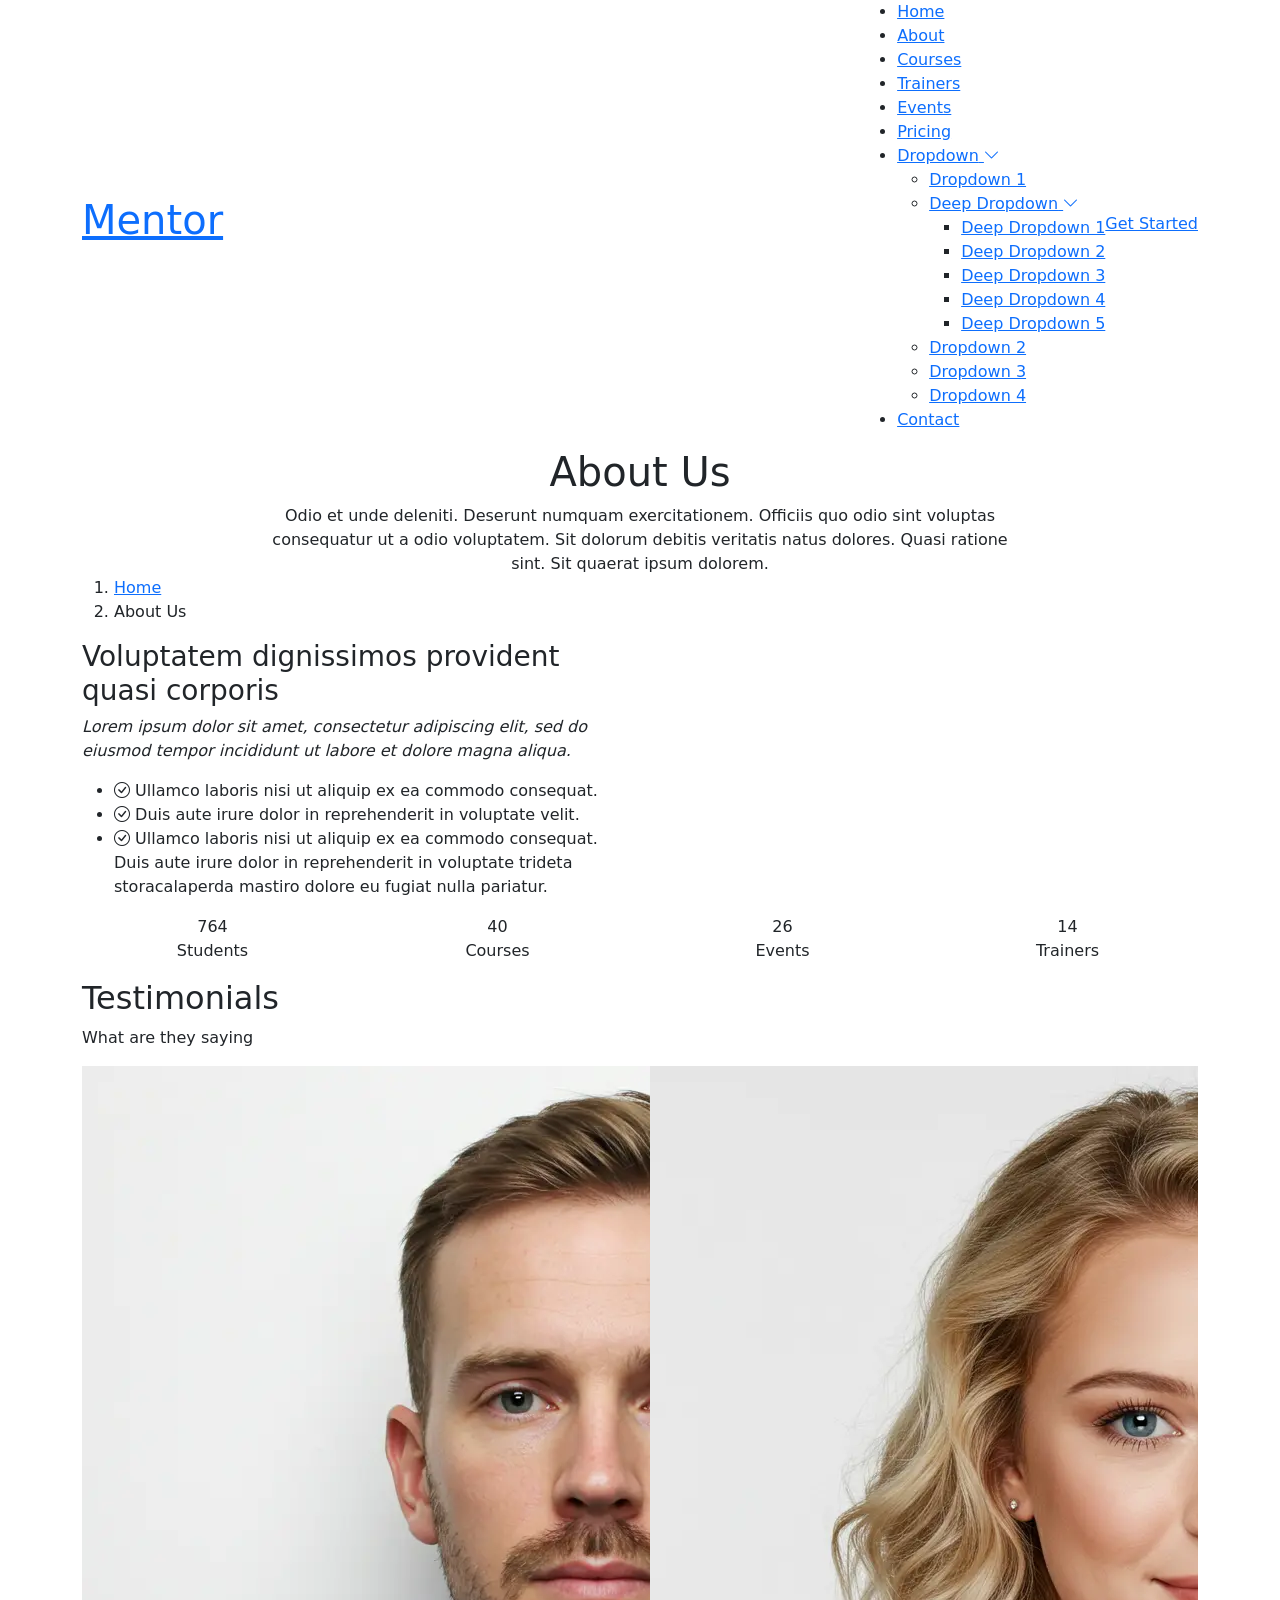
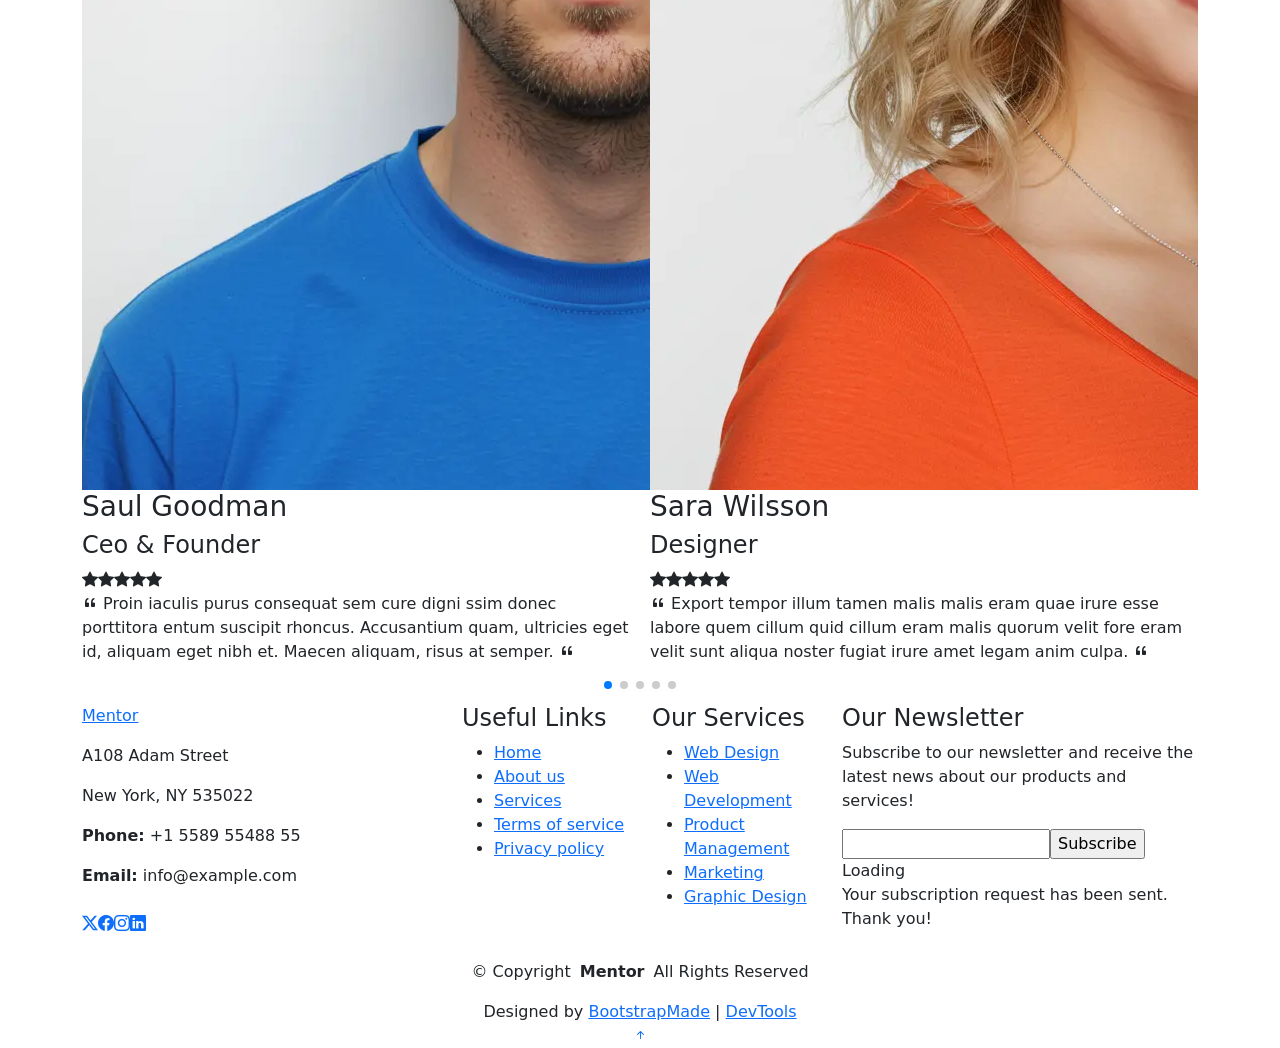
==== about.html @ e1b034ba "Initial portfolio project setup" ====
<!DOCTYPE html>
<html lang="en">

<head>
  <meta charset="utf-8">
  <meta content="width=device-width, initial-scale=1.0" name="viewport">
  <title>About - Mentor Bootstrap Template</title>
  <meta name="description" content="">
  <meta name="keywords" content="">

  <!-- Favicons -->
  <link href="assets/img/favicon.png" rel="icon">
  <link href="assets/img/apple-touch-icon.png" rel="apple-touch-icon">

  <!-- Fonts -->
  <link href="https://fonts.googleapis.com" rel="preconnect">
  <link href="https://fonts.gstatic.com" rel="preconnect" crossorigin>
  <link href="https://fonts.googleapis.com/css2?family=Open+Sans:ital,wght@0,300;0,400;0,500;0,600;0,700;0,800;1,300;1,400;1,500;1,600;1,700;1,800&family=Poppins:ital,wght@0,100;0,200;0,300;0,400;0,500;0,600;0,700;0,800;0,900;1,100;1,200;1,300;1,400;1,500;1,600;1,700;1,800;1,900&family=Raleway:ital,wght@0,100;0,200;0,300;0,400;0,500;0,600;0,700;0,800;0,900;1,100;1,200;1,300;1,400;1,500;1,600;1,700;1,800;1,900&display=swap" rel="stylesheet">

  <!-- Vendor CSS Files -->
  <link href="assets/vendor/bootstrap/css/bootstrap.min.css" rel="stylesheet">
  <link href="assets/vendor/bootstrap-icons/bootstrap-icons.css" rel="stylesheet">
  <link href="assets/vendor/aos/aos.css" rel="stylesheet">
  <link href="assets/vendor/glightbox/css/glightbox.min.css" rel="stylesheet">
  <link href="assets/vendor/swiper/swiper-bundle.min.css" rel="stylesheet">

  <!-- Main CSS File -->
  <link href="assets/css/main.css" rel="stylesheet">

  <!-- =======================================================
  * Template Name: Mentor
  * Template URL: https://bootstrapmade.com/mentor-free-education-bootstrap-theme/
  * Updated: Jul 07 2025 with Bootstrap v5.3.7
  * Author: BootstrapMade.com
  * License: https://bootstrapmade.com/license/
  ======================================================== -->
</head>

<body class="about-page">

  <header id="header" class="header d-flex align-items-center sticky-top">
    <div class="container-fluid container-xl position-relative d-flex align-items-center">

      <a href="index.html" class="logo d-flex align-items-center me-auto">
        <!-- Uncomment the line below if you also wish to use an image logo -->
        <!-- <img src="assets/img/logo.webp" alt=""> -->
        <h1 class="sitename">Mentor</h1>
      </a>

      <nav id="navmenu" class="navmenu">
        <ul>
          <li><a href="index.html">Home<br></a></li>
          <li><a href="about.html" class="active">About</a></li>
          <li><a href="courses.html">Courses</a></li>
          <li><a href="trainers.html">Trainers</a></li>
          <li><a href="events.html">Events</a></li>
          <li><a href="pricing.html">Pricing</a></li>
          <li class="dropdown"><a href="#"><span>Dropdown</span> <i class="bi bi-chevron-down toggle-dropdown"></i></a>
            <ul>
              <li><a href="#">Dropdown 1</a></li>
              <li class="dropdown"><a href="#"><span>Deep Dropdown</span> <i class="bi bi-chevron-down toggle-dropdown"></i></a>
                <ul>
                  <li><a href="#">Deep Dropdown 1</a></li>
                  <li><a href="#">Deep Dropdown 2</a></li>
                  <li><a href="#">Deep Dropdown 3</a></li>
                  <li><a href="#">Deep Dropdown 4</a></li>
                  <li><a href="#">Deep Dropdown 5</a></li>
                </ul>
              </li>
              <li><a href="#">Dropdown 2</a></li>
              <li><a href="#">Dropdown 3</a></li>
              <li><a href="#">Dropdown 4</a></li>
            </ul>
          </li>
          <li><a href="contact.html">Contact</a></li>
        </ul>
        <i class="mobile-nav-toggle d-xl-none bi bi-list"></i>
      </nav>

      <a class="btn-getstarted" href="courses.html">Get Started</a>

    </div>
  </header>

  <main class="main">

    <!-- Page Title -->
    <div class="page-title" data-aos="fade">
      <div class="heading">
        <div class="container">
          <div class="row d-flex justify-content-center text-center">
            <div class="col-lg-8">
              <h1>About Us<br></h1>
              <p class="mb-0">Odio et unde deleniti. Deserunt numquam exercitationem. Officiis quo odio sint voluptas consequatur ut a odio voluptatem. Sit dolorum debitis veritatis natus dolores. Quasi ratione sint. Sit quaerat ipsum dolorem.</p>
            </div>
          </div>
        </div>
      </div>
      <nav class="breadcrumbs">
        <div class="container">
          <ol>
            <li><a href="index.html">Home</a></li>
            <li class="current">About Us<br></li>
          </ol>
        </div>
      </nav>
    </div><!-- End Page Title -->

    <!-- About Us Section -->
    <section id="about-us" class="section about-us">

      <div class="container">

        <div class="row gy-4">

          <div class="col-lg-6 order-1 order-lg-2" data-aos="fade-up" data-aos-delay="100">
            <img src="assets/img/about/about-1.webp" class="img-fluid" alt="">
          </div>

          <div class="col-lg-6 order-2 order-lg-1 content" data-aos="fade-up" data-aos-delay="200">
            <h3>Voluptatem dignissimos provident quasi corporis</h3>
            <p class="fst-italic">
              Lorem ipsum dolor sit amet, consectetur adipiscing elit, sed do eiusmod tempor incididunt ut labore et dolore
              magna aliqua.
            </p>
            <ul>
              <li><i class="bi bi-check-circle"></i> <span>Ullamco laboris nisi ut aliquip ex ea commodo consequat.</span></li>
              <li><i class="bi bi-check-circle"></i> <span>Duis aute irure dolor in reprehenderit in voluptate velit.</span></li>
              <li><i class="bi bi-check-circle"></i> <span>Ullamco laboris nisi ut aliquip ex ea commodo consequat. Duis aute irure dolor in reprehenderit in voluptate trideta storacalaperda mastiro dolore eu fugiat nulla pariatur.</span></li>
            </ul>
          </div>

        </div>

      </div>

    </section><!-- /About Us Section -->

    <!-- Counts Section -->
    <section id="counts" class="section counts light-background">

      <div class="container" data-aos="fade-up" data-aos-delay="100">

        <div class="row gy-4">

          <div class="col-lg-3 col-md-6">
            <div class="stats-item text-center w-100 h-100">
              <span data-purecounter-start="0" data-purecounter-end="1232" data-purecounter-duration="1" class="purecounter"></span>
              <p>Students</p>
            </div>
          </div><!-- End Stats Item -->

          <div class="col-lg-3 col-md-6">
            <div class="stats-item text-center w-100 h-100">
              <span data-purecounter-start="0" data-purecounter-end="64" data-purecounter-duration="1" class="purecounter"></span>
              <p>Courses</p>
            </div>
          </div><!-- End Stats Item -->

          <div class="col-lg-3 col-md-6">
            <div class="stats-item text-center w-100 h-100">
              <span data-purecounter-start="0" data-purecounter-end="42" data-purecounter-duration="1" class="purecounter"></span>
              <p>Events</p>
            </div>
          </div><!-- End Stats Item -->

          <div class="col-lg-3 col-md-6">
            <div class="stats-item text-center w-100 h-100">
              <span data-purecounter-start="0" data-purecounter-end="24" data-purecounter-duration="1" class="purecounter"></span>
              <p>Trainers</p>
            </div>
          </div><!-- End Stats Item -->

        </div>

      </div>

    </section><!-- /Counts Section -->

    <!-- Testimonials Section -->
    <section id="testimonials" class="testimonials section">

      <!-- Section Title -->
      <div class="container section-title" data-aos="fade-up">
        <h2>Testimonials</h2>
        <p>What are they saying</p>
      </div><!-- End Section Title -->

      <div class="container" data-aos="fade-up" data-aos-delay="100">

        <div class="swiper init-swiper">
          <script type="application/json" class="swiper-config">
            {
              "loop": true,
              "speed": 600,
              "autoplay": {
                "delay": 5000
              },
              "slidesPerView": "auto",
              "pagination": {
                "el": ".swiper-pagination",
                "type": "bullets",
                "clickable": true
              },
              "breakpoints": {
                "320": {
                  "slidesPerView": 1,
                  "spaceBetween": 40
                },
                "1200": {
                  "slidesPerView": 2,
                  "spaceBetween": 20
                }
              }
            }
          </script>
          <div class="swiper-wrapper">

            <div class="swiper-slide">
              <div class="testimonial-wrap">
                <div class="testimonial-item">
                  <img src="assets/img/person/person-m-9.webp" class="testimonial-img" alt="">
                  <h3>Saul Goodman</h3>
                  <h4>Ceo &amp; Founder</h4>
                  <div class="stars">
                    <i class="bi bi-star-fill"></i><i class="bi bi-star-fill"></i><i class="bi bi-star-fill"></i><i class="bi bi-star-fill"></i><i class="bi bi-star-fill"></i>
                  </div>
                  <p>
                    <i class="bi bi-quote quote-icon-left"></i>
                    <span>Proin iaculis purus consequat sem cure digni ssim donec porttitora entum suscipit rhoncus. Accusantium quam, ultricies eget id, aliquam eget nibh et. Maecen aliquam, risus at semper.</span>
                    <i class="bi bi-quote quote-icon-right"></i>
                  </p>
                </div>
              </div>
            </div><!-- End testimonial item -->

            <div class="swiper-slide">
              <div class="testimonial-wrap">
                <div class="testimonial-item">
                  <img src="assets/img/person/person-f-5.webp" class="testimonial-img" alt="">
                  <h3>Sara Wilsson</h3>
                  <h4>Designer</h4>
                  <div class="stars">
                    <i class="bi bi-star-fill"></i><i class="bi bi-star-fill"></i><i class="bi bi-star-fill"></i><i class="bi bi-star-fill"></i><i class="bi bi-star-fill"></i>
                  </div>
                  <p>
                    <i class="bi bi-quote quote-icon-left"></i>
                    <span>Export tempor illum tamen malis malis eram quae irure esse labore quem cillum quid cillum eram malis quorum velit fore eram velit sunt aliqua noster fugiat irure amet legam anim culpa.</span>
                    <i class="bi bi-quote quote-icon-right"></i>
                  </p>
                </div>
              </div>
            </div><!-- End testimonial item -->

            <div class="swiper-slide">
              <div class="testimonial-wrap">
                <div class="testimonial-item">
                  <img src="assets/img/person/person-f-12.webp" class="testimonial-img" alt="">
                  <h3>Jena Karlis</h3>
                  <h4>Store Owner</h4>
                  <div class="stars">
                    <i class="bi bi-star-fill"></i><i class="bi bi-star-fill"></i><i class="bi bi-star-fill"></i><i class="bi bi-star-fill"></i><i class="bi bi-star-fill"></i>
                  </div>
                  <p>
                    <i class="bi bi-quote quote-icon-left"></i>
                    <span>Enim nisi quem export duis labore cillum quae magna enim sint quorum nulla quem veniam duis minim tempor labore quem eram duis noster aute amet eram fore quis sint minim.</span>
                    <i class="bi bi-quote quote-icon-right"></i>
                  </p>
                </div>
              </div>
            </div><!-- End testimonial item -->

            <div class="swiper-slide">
              <div class="testimonial-wrap">
                <div class="testimonial-item">
                  <img src="assets/img/person/person-m-12.webp" class="testimonial-img" alt="">
                  <h3>Matt Brandon</h3>
                  <h4>Freelancer</h4>
                  <div class="stars">
                    <i class="bi bi-star-fill"></i><i class="bi bi-star-fill"></i><i class="bi bi-star-fill"></i><i class="bi bi-star-fill"></i><i class="bi bi-star-fill"></i>
                  </div>
                  <p>
                    <i class="bi bi-quote quote-icon-left"></i>
                    <span>Fugiat enim eram quae cillum dolore dolor amet nulla culpa multos export minim fugiat minim velit minim dolor enim duis veniam ipsum anim magna sunt elit fore quem dolore labore illum veniam.</span>
                    <i class="bi bi-quote quote-icon-right"></i>
                  </p>
                </div>
              </div>
            </div><!-- End testimonial item -->

            <div class="swiper-slide">
              <div class="testimonial-wrap">
                <div class="testimonial-item">
                  <img src="assets/img/person/person-m-13.webp" class="testimonial-img" alt="">
                  <h3>John Larson</h3>
                  <h4>Entrepreneur</h4>
                  <div class="stars">
                    <i class="bi bi-star-fill"></i><i class="bi bi-star-fill"></i><i class="bi bi-star-fill"></i><i class="bi bi-star-fill"></i><i class="bi bi-star-fill"></i>
                  </div>
                  <p>
                    <i class="bi bi-quote quote-icon-left"></i>
                    <span>Quis quorum aliqua sint quem legam fore sunt eram irure aliqua veniam tempor noster veniam enim culpa labore duis sunt culpa nulla illum cillum fugiat legam esse veniam culpa fore nisi cillum quid.</span>
                    <i class="bi bi-quote quote-icon-right"></i>
                  </p>
                </div>
              </div>
            </div><!-- End testimonial item -->

          </div>
          <div class="swiper-pagination"></div>
        </div>

      </div>

    </section><!-- /Testimonials Section -->

  </main>

  <footer id="footer" class="footer position-relative light-background">

    <div class="container footer-top">
      <div class="row gy-4">
        <div class="col-lg-4 col-md-6 footer-about">
          <a href="index.html" class="logo d-flex align-items-center">
            <span class="sitename">Mentor</span>
          </a>
          <div class="footer-contact pt-3">
            <p>A108 Adam Street</p>
            <p>New York, NY 535022</p>
            <p class="mt-3"><strong>Phone:</strong> <span>+1 5589 55488 55</span></p>
            <p><strong>Email:</strong> <span>info@example.com</span></p>
          </div>
          <div class="social-links d-flex mt-4">
            <a href=""><i class="bi bi-twitter-x"></i></a>
            <a href=""><i class="bi bi-facebook"></i></a>
            <a href=""><i class="bi bi-instagram"></i></a>
            <a href=""><i class="bi bi-linkedin"></i></a>
          </div>
        </div>

        <div class="col-lg-2 col-md-3 footer-links">
          <h4>Useful Links</h4>
          <ul>
            <li><a href="#">Home</a></li>
            <li><a href="#">About us</a></li>
            <li><a href="#">Services</a></li>
            <li><a href="#">Terms of service</a></li>
            <li><a href="#">Privacy policy</a></li>
          </ul>
        </div>

        <div class="col-lg-2 col-md-3 footer-links">
          <h4>Our Services</h4>
          <ul>
            <li><a href="#">Web Design</a></li>
            <li><a href="#">Web Development</a></li>
            <li><a href="#">Product Management</a></li>
            <li><a href="#">Marketing</a></li>
            <li><a href="#">Graphic Design</a></li>
          </ul>
        </div>

        <div class="col-lg-4 col-md-12 footer-newsletter">
          <h4>Our Newsletter</h4>
          <p>Subscribe to our newsletter and receive the latest news about our products and services!</p>
          <form action="#" method="post" class="email-form">
            <div class="newsletter-form"><input type="email" name="email"><input type="submit" value="Subscribe"></div>
            <div class="loading">Loading</div>
            <div class="error-message"></div>
            <div class="sent-message">Your subscription request has been sent. Thank you!</div>
          </form>
        </div>

      </div>
    </div>

    <div class="container copyright text-center mt-4">
      <p>© <span>Copyright</span> <strong class="px-1 sitename">Mentor</strong> <span>All Rights Reserved</span></p>
      <div class="credits">
        <!-- All the links in the footer should remain intact. -->
        <!-- You can delete the links only if you've purchased the pro version. -->
        <!-- Licensing information: https://bootstrapmade.com/license/ -->
        Designed by <a href="https://bootstrapmade.com/">BootstrapMade</a> | <a href="https://bootstrapmade.com/tools/">DevTools</a>
      </div>
    </div>

  </footer>

  <!-- Scroll Top -->
  <a href="#" id="scroll-top" class="scroll-top d-flex align-items-center justify-content-center"><i class="bi bi-arrow-up-short"></i></a>

  <!-- Preloader -->
  <div id="preloader"></div>

  <!-- Vendor JS Files -->
  <script src="assets/vendor/bootstrap/js/bootstrap.bundle.min.js"></script>
  <script src="assets/vendor/aos/aos.js"></script>
  <script src="assets/vendor/glightbox/js/glightbox.min.js"></script>
  <script src="assets/vendor/purecounter/purecounter_vanilla.js"></script>
  <script src="assets/vendor/swiper/swiper-bundle.min.js"></script>

  <!-- Main JS File -->
  <script src="assets/js/main.js"></script>

</body>

</html>
---- assets/css/main.css ----
/**
* Template Name: Mentor
* Template URL: https://bootstrapmade.com/mentor-free-education-bootstrap-theme/
* Updated: Jul 07 2025 with Bootstrap v5.3.7
* Author: BootstrapMade.com
* License: https://bootstrapmade.com/license/
*/

/*--------------------------------------------------------------
# Font & Color Variables
# Help: https://bootstrapmade.com/color-system/
--------------------------------------------------------------*/
/* Fonts */
:root {
  --default-font: "Open Sans",  system-ui, -apple-system, "Segoe UI", Roboto, "Helvetica Neue", Arial, "Noto Sans", "Liberation Sans", sans-serif, "Apple Color Emoji", "Segoe UI Emoji", "Segoe UI Symbol", "Noto Color Emoji";
  --heading-font: "Raleway",  sans-serif;
  --nav-font: "Poppins",  sans-serif;
}

/* Global Colors - The following color variables are used throughout the website. Updating them here will change the color scheme of the entire website */
:root { 
  --background-color: #ffffff; /* Background color for the entire website, including individual sections */
  --default-color: #444444; /* Default color used for the majority of the text content across the entire website */
  --heading-color: #37423b; /* Color for headings, subheadings and title throughout the website */
  --accent-color: #5fcf80; /* Accent color that represents your brand on the website. It's used for buttons, links, and other elements that need to stand out */
  --surface-color: #ffffff; /* The surface color is used as a background of boxed elements within sections, such as cards, icon boxes, or other elements that require a visual separation from the global background. */
  --contrast-color: #ffffff; /* Contrast color for text, ensuring readability against backgrounds of accent, heading, or default colors. */
}

/* Nav Menu Colors - The following color variables are used specifically for the navigation menu. They are separate from the global colors to allow for more customization options */
:root {
  --nav-color: #272828;  /* The default color of the main navmenu links */
  --nav-hover-color: #5fcf80; /* Applied to main navmenu links when they are hovered over or active */
  --nav-mobile-background-color: #ffffff; /* Used as the background color for mobile navigation menu */
  --nav-dropdown-background-color: #ffffff; /* Used as the background color for dropdown items that appear when hovering over primary navigation items */
  --nav-dropdown-color: #272828; /* Used for navigation links of the dropdown items in the navigation menu. */
  --nav-dropdown-hover-color: #5fcf80; /* Similar to --nav-hover-color, this color is applied to dropdown navigation links when they are hovered over. */
}

/* Color Presets - These classes override global colors when applied to any section or element, providing reuse of the sam color scheme. */

.light-background {
  --background-color: #f9f9f9;
  --surface-color: #ffffff;
}

.dark-background {
  --background-color: #060606;
  --default-color: #ffffff;
  --heading-color: #ffffff;
  --surface-color: #252525;
  --contrast-color: #ffffff;
}

/* Smooth scroll */
:root {
  scroll-behavior: smooth;
}

/*--------------------------------------------------------------
# General Styling & Shared Classes
--------------------------------------------------------------*/
body {
  color: var(--default-color);
  background-color: var(--background-color);
  font-family: var(--default-font);
}

a {
  color: var(--accent-color);
  text-decoration: none;
  transition: 0.3s;
}

a:hover {
  color: color-mix(in srgb, var(--accent-color), transparent 25%);
  text-decoration: none;
}

h1,
h2,
h3,
h4,
h5,
h6 {
  color: var(--heading-color);
  font-family: var(--heading-font);
}

/* Email Form Messages
------------------------------*/
.email-form .error-message {
  display: none;
  background: #df1529;
  color: #ffffff;
  text-align: left;
  padding: 15px;
  margin-bottom: 24px;
  font-weight: 600;
}

.email-form .sent-message {
  display: none;
  color: #ffffff;
  background: #059652;
  text-align: center;
  padding: 15px;
  margin-bottom: 24px;
  font-weight: 600;
}

.email-form .loading {
  display: none;
  background: var(--surface-color);
  text-align: center;
  padding: 15px;
  margin-bottom: 24px;
}

.email-form .loading:before {
  content: "";
  display: inline-block;
  border-radius: 50%;
  width: 24px;
  height: 24px;
  margin: 0 10px -6px 0;
  border: 3px solid var(--accent-color);
  border-top-color: var(--surface-color);
  animation: email-form-loading 1s linear infinite;
}

@keyframes email-form-loading {
  0% {
    transform: rotate(0deg);
  }

  100% {
    transform: rotate(360deg);
  }
}

/* Pulsating Play Button
------------------------------*/
.pulsating-play-btn {
  width: 94px;
  height: 94px;
  background: radial-gradient(var(--accent-color) 50%, color-mix(in srgb, var(--accent-color), transparent 75%) 52%);
  border-radius: 50%;
  display: block;
  position: relative;
  overflow: hidden;
}

.pulsating-play-btn:before {
  content: "";
  position: absolute;
  width: 120px;
  height: 120px;
  animation-delay: 0s;
  animation: pulsate-play-btn 2s;
  animation-direction: forwards;
  animation-iteration-count: infinite;
  animation-timing-function: steps;
  opacity: 1;
  border-radius: 50%;
  border: 5px solid color-mix(in srgb, var(--accent-color), transparent 30%);
  top: -15%;
  left: -15%;
  background: rgba(198, 16, 0, 0);
}

.pulsating-play-btn:after {
  content: "";
  position: absolute;
  left: 50%;
  top: 50%;
  transform: translateX(-40%) translateY(-50%);
  width: 0;
  height: 0;
  border-top: 10px solid transparent;
  border-bottom: 10px solid transparent;
  border-left: 15px solid #fff;
  z-index: 100;
  transition: all 400ms cubic-bezier(0.55, 0.055, 0.675, 0.19);
}

.pulsating-play-btn:hover:before {
  content: "";
  position: absolute;
  left: 50%;
  top: 50%;
  transform: translateX(-40%) translateY(-50%);
  width: 0;
  height: 0;
  border: none;
  border-top: 10px solid transparent;
  border-bottom: 10px solid transparent;
  border-left: 15px solid #fff;
  z-index: 200;
  animation: none;
  border-radius: 0;
}

.pulsating-play-btn:hover:after {
  border-left: 15px solid var(--accent-color);
  transform: scale(20);
}

@keyframes pulsate-play-btn {
  0% {
    transform: scale(0.6, 0.6);
    opacity: 1;
  }

  100% {
    transform: scale(1, 1);
    opacity: 0;
  }
}

/*--------------------------------------------------------------
# Global Header
--------------------------------------------------------------*/
.header {
  color: var(--default-color);
  background-color: var(--background-color);
  padding: 15px 0;
  transition: all 0.5s;
  z-index: 997;
}

.header .logo {
  line-height: 1;
}

.header .logo img {
  max-height: 36px;
  margin-right: 8px;
}

.header .logo h1 {
  font-weight: 700;
  font-size: 30px;
  margin: 0;
  letter-spacing: 1px;
  text-transform: uppercase;
  color: var(--accent-color);
}

.header .btn-getstarted,
.header .btn-getstarted:focus {
  color: var(--contrast-color);
  background: var(--accent-color);
  font-size: 14px;
  padding: 8px 25px;
  margin: 0 0 0 30px;
  border-radius: 50px;
  transition: 0.3s;
}

.header .btn-getstarted:hover,
.header .btn-getstarted:focus:hover {
  color: var(--contrast-color);
  background: color-mix(in srgb, var(--accent-color), transparent 15%);
}

@media (max-width: 1200px) {
  .header .logo {
    order: 1;
  }

  .header .btn-getstarted {
    order: 2;
    margin: 0 15px 0 0;
    padding: 6px 15px;
  }

  .header .navmenu {
    order: 3;
  }
}

.scrolled .header {
  box-shadow: 0px 0 18px rgba(0, 0, 0, 0.1);
}

/*--------------------------------------------------------------
# Navigation Menu
--------------------------------------------------------------*/
/* Navmenu - Desktop */
@media (min-width: 1200px) {
  .navmenu {
    padding: 0;
  }

  .navmenu ul {
    margin: 0;
    padding: 0;
    display: flex;
    list-style: none;
    align-items: center;
  }

  .navmenu li {
    position: relative;
  }

  .navmenu a,
  .navmenu a:focus {
    color: var(--nav-color);
    padding: 18px 15px;
    font-size: 16px;
    font-family: var(--nav-font);
    font-weight: 400;
    display: flex;
    align-items: center;
    justify-content: space-between;
    white-space: nowrap;
    transition: 0.3s;
  }

  .navmenu a i,
  .navmenu a:focus i {
    font-size: 12px;
    line-height: 0;
    margin-left: 5px;
    transition: 0.3s;
  }

  .navmenu li:last-child a {
    padding-right: 0;
  }

  .navmenu li:hover>a,
  .navmenu .active,
  .navmenu .active:focus {
    color: var(--nav-hover-color);
  }

  .navmenu .dropdown ul {
    margin: 0;
    padding: 10px 0;
    background: var(--nav-dropdown-background-color);
    display: block;
    position: absolute;
    visibility: hidden;
    left: 14px;
    top: 130%;
    opacity: 0;
    transition: 0.3s;
    border-radius: 4px;
    z-index: 99;
    box-shadow: 0px 0px 30px rgba(0, 0, 0, 0.1);
  }

  .navmenu .dropdown ul li {
    min-width: 200px;
  }

  .navmenu .dropdown ul a {
    padding: 10px 20px;
    font-size: 15px;
    text-transform: none;
    color: var(--nav-dropdown-color);
  }

  .navmenu .dropdown ul a i {
    font-size: 12px;
  }

  .navmenu .dropdown ul a:hover,
  .navmenu .dropdown ul .active:hover,
  .navmenu .dropdown ul li:hover>a {
    color: var(--nav-dropdown-hover-color);
  }

  .navmenu .dropdown:hover>ul {
    opacity: 1;
    top: 100%;
    visibility: visible;
  }

  .navmenu .dropdown .dropdown ul {
    top: 0;
    left: -90%;
    visibility: hidden;
  }

  .navmenu .dropdown .dropdown:hover>ul {
    opacity: 1;
    top: 0;
    left: -100%;
    visibility: visible;
  }
}

/* Navmenu - Mobile */
@media (max-width: 1199px) {
  .mobile-nav-toggle {
    color: var(--nav-color);
    font-size: 28px;
    line-height: 0;
    margin-right: 10px;
    cursor: pointer;
    transition: color 0.3s;
  }

  .navmenu {
    padding: 0;
    z-index: 9997;
  }

  .navmenu ul {
    display: none;
    list-style: none;
    position: absolute;
    inset: 60px 20px 20px 20px;
    padding: 10px 0;
    margin: 0;
    border-radius: 6px;
    background-color: var(--nav-mobile-background-color);
    border: 1px solid color-mix(in srgb, var(--default-color), transparent 90%);
    box-shadow: none;
    overflow-y: auto;
    transition: 0.3s;
    z-index: 9998;
  }

  .navmenu a,
  .navmenu a:focus {
    color: var(--nav-dropdown-color);
    padding: 10px 20px;
    font-family: var(--nav-font);
    font-size: 17px;
    font-weight: 500;
    display: flex;
    align-items: center;
    justify-content: space-between;
    white-space: nowrap;
    transition: 0.3s;
  }

  .navmenu a i,
  .navmenu a:focus i {
    font-size: 12px;
    line-height: 0;
    margin-left: 5px;
    width: 30px;
    height: 30px;
    display: flex;
    align-items: center;
    justify-content: center;
    border-radius: 50%;
    transition: 0.3s;
    background-color: color-mix(in srgb, var(--accent-color), transparent 90%);
  }

  .navmenu a i:hover,
  .navmenu a:focus i:hover {
    background-color: var(--accent-color);
    color: var(--contrast-color);
  }

  .navmenu a:hover,
  .navmenu .active,
  .navmenu .active:focus {
    color: var(--nav-dropdown-hover-color);
  }

  .navmenu .active i,
  .navmenu .active:focus i {
    background-color: var(--accent-color);
    color: var(--contrast-color);
    transform: rotate(180deg);
  }

  .navmenu .dropdown ul {
    position: static;
    display: none;
    z-index: 99;
    padding: 10px 0;
    margin: 10px 20px;
    background-color: var(--nav-dropdown-background-color);
    transition: all 0.5s ease-in-out;
  }

  .navmenu .dropdown ul ul {
    background-color: rgba(33, 37, 41, 0.1);
  }

  .navmenu .dropdown>.dropdown-active {
    display: block;
    background-color: rgba(33, 37, 41, 0.03);
  }

  .mobile-nav-active {
    overflow: hidden;
  }

  .mobile-nav-active .mobile-nav-toggle {
    color: #fff;
    position: absolute;
    font-size: 32px;
    top: 15px;
    right: 15px;
    margin-right: 0;
    z-index: 9999;
  }

  .mobile-nav-active .navmenu {
    position: fixed;
    overflow: hidden;
    inset: 0;
    background: rgba(33, 37, 41, 0.8);
    transition: 0.3s;
  }

  .mobile-nav-active .navmenu>ul {
    display: block;
  }
}

/*--------------------------------------------------------------
# Global Footer
--------------------------------------------------------------*/
.footer {
  color: var(--default-color);
  background-color: var(--background-color);
  font-size: 14px;
  padding-bottom: 50px;
  position: relative;
}

.footer .footer-top {
  padding-top: 50px;
}

.footer .footer-about .logo {
  margin-bottom: 0;
}

.footer .footer-about .logo img {
  max-height: 40px;
  margin-right: 6px;
}

.footer .footer-about .logo span {
  font-size: 26px;
  font-weight: 700;
  letter-spacing: 1px;
  font-family: var(--heading-font);
  color: var(--heading-color);
}

.footer .footer-about p {
  font-size: 14px;
  font-family: var(--heading-font);
}

.footer .social-links a {
  display: flex;
  align-items: center;
  justify-content: center;
  width: 40px;
  height: 40px;
  border-radius: 50%;
  border: 1px solid color-mix(in srgb, var(--default-color), transparent 50%);
  font-size: 16px;
  color: color-mix(in srgb, var(--default-color), transparent 30%);
  margin-right: 10px;
  transition: 0.3s;
}

.footer .social-links a:hover {
  color: var(--accent-color);
  border-color: var(--accent-color);
}

.footer h4 {
  font-size: 16px;
  font-weight: bold;
  position: relative;
  padding-bottom: 12px;
}

.footer .footer-links {
  margin-bottom: 30px;
}

.footer .footer-links ul {
  list-style: none;
  padding: 0;
  margin: 0;
}

.footer .footer-links ul i {
  padding-right: 2px;
  font-size: 12px;
  line-height: 0;
}

.footer .footer-links ul li {
  padding: 10px 0;
  display: flex;
  align-items: center;
}

.footer .footer-links ul li:first-child {
  padding-top: 0;
}

.footer .footer-links ul a {
  color: color-mix(in srgb, var(--default-color), transparent 30%);
  display: inline-block;
  line-height: 1;
}

.footer .footer-links ul a:hover {
  color: var(--accent-color);
}

.footer .footer-contact p {
  margin-bottom: 5px;
}

.footer .footer-newsletter .newsletter-form {
  margin-top: 30px;
  margin-bottom: 15px;
  padding: 6px 8px;
  position: relative;
  border-radius: 50px;
  border: 1px solid color-mix(in srgb, var(--default-color), transparent 80%);
  display: flex;
  background-color: var(--surface-color);
  transition: 0.3s;
}

.footer .footer-newsletter .newsletter-form:focus-within {
  border-color: var(--accent-color);
}

.footer .footer-newsletter .newsletter-form input[type=email] {
  border: 0;
  padding: 4px 8px;
  width: 100%;
  background-color: var(--surface-color);
  color: var(--default-color);
}

.footer .footer-newsletter .newsletter-form input[type=email]:focus-visible {
  outline: none;
}

.footer .footer-newsletter .newsletter-form input[type=submit] {
  border: 0;
  font-size: 16px;
  padding: 0 20px 2px 20px;
  margin: -7px -8px -7px 0;
  background: var(--accent-color);
  color: var(--contrast-color);
  transition: 0.3s;
  border-radius: 50px;
}

.footer .footer-newsletter .newsletter-form input[type=submit]:hover {
  background: color-mix(in srgb, var(--accent-color), transparent 20%);
}

.footer .copyright {
  padding-top: 25px;
  padding-bottom: 25px;
  background-color: color-mix(in srgb, var(--default-color), transparent 95%);
}

.footer .copyright p {
  margin-bottom: 0;
}

.footer .credits {
  margin-top: 6px;
  font-size: 13px;
}

/*--------------------------------------------------------------
# Preloader
--------------------------------------------------------------*/
#preloader {
  position: fixed;
  inset: 0;
  z-index: 999999;
  overflow: hidden;
  background: var(--background-color);
  transition: all 0.6s ease-out;
}

#preloader:before {
  content: "";
  position: fixed;
  top: calc(50% - 30px);
  left: calc(50% - 30px);
  border: 6px solid #ffffff;
  border-color: var(--accent-color) transparent var(--accent-color) transparent;
  border-radius: 50%;
  width: 60px;
  height: 60px;
  animation: animate-preloader 1.5s linear infinite;
}

@keyframes animate-preloader {
  0% {
    transform: rotate(0deg);
  }

  100% {
    transform: rotate(360deg);
  }
}

/*--------------------------------------------------------------
# Scroll Top Button
--------------------------------------------------------------*/
.scroll-top {
  position: fixed;
  visibility: hidden;
  opacity: 0;
  right: 15px;
  bottom: -15px;
  z-index: 99999;
  background-color: var(--accent-color);
  width: 44px;
  height: 44px;
  border-radius: 50px;
  transition: all 0.4s;
}

.scroll-top i {
  font-size: 24px;
  color: var(--contrast-color);
  line-height: 0;
}

.scroll-top:hover {
  background-color: color-mix(in srgb, var(--accent-color), transparent 20%);
  color: var(--contrast-color);
}

.scroll-top.active {
  visibility: visible;
  opacity: 1;
  bottom: 15px;
}

/*--------------------------------------------------------------
# Disable aos animation delay on mobile devices
--------------------------------------------------------------*/
@media screen and (max-width: 768px) {
  [data-aos-delay] {
    transition-delay: 0 !important;
  }
}

/*--------------------------------------------------------------
# Global Page Titles & Breadcrumbs
--------------------------------------------------------------*/
.page-title {
  --default-color: var(--contrast-color);
  --background-color: var(--accent-color);
  --heading-color: var(--contrast-color);
  color: var(--default-color);
  background-color: var(--background-color);
  position: relative;
}

.page-title .heading {
  padding: 80px 0;
  border-top: 1px solid color-mix(in srgb, var(--default-color), transparent 90%);
}

.page-title .heading h1 {
  font-size: 38px;
  font-weight: 700;
}

.page-title nav {
  background-color: color-mix(in srgb, var(--accent-color) 90%, black 5%);
  padding: 20px 0;
}

.page-title nav a {
  color: var(--default-color);
}

.page-title nav ol {
  display: flex;
  flex-wrap: wrap;
  list-style: none;
  margin: 0;
  font-size: 16px;
  font-weight: 600;
}

.page-title nav ol li+li {
  padding-left: 10px;
}

.page-title nav ol li+li::before {
  content: "/";
  display: inline-block;
  padding-right: 10px;
  color: color-mix(in srgb, var(--default-color), transparent 70%);
}

/*--------------------------------------------------------------
# Global Sections
--------------------------------------------------------------*/
section,
.section {
  color: var(--default-color);
  background-color: var(--background-color);
  padding: 60px 0;
  scroll-margin-top: 900px;
  overflow: clip;
}

@media (max-width: 1199px) {

  section,
  .section {
    scroll-margin-top: 66px;
  }
}

/*--------------------------------------------------------------
# Global Section Titles
--------------------------------------------------------------*/
.section-title {
  padding-bottom: 60px;
  position: relative;
}

.section-title h2 {
  font-size: 14px;
  font-weight: 500;
  padding: 0;
  line-height: 1px;
  margin: 0;
  letter-spacing: 1.5px;
  text-transform: uppercase;
  color: color-mix(in srgb, var(--default-color), transparent 50%);
  position: relative;
}

.section-title h2::after {
  content: "";
  width: 120px;
  height: 1px;
  display: inline-block;
  background: var(--accent-color);
  margin: 4px 10px;
}

.section-title p {
  color: var(--heading-color);
  margin: 0;
  font-size: 36px;
  font-weight: 700;
  font-family: var(--nav-font);
  text-transform: uppercase;
}

/*--------------------------------------------------------------
# Hero Section
--------------------------------------------------------------*/
.hero {
  width: 100%;
  min-height: 80vh;
  position: relative;
  padding: 80px 0;
  display: flex;
  align-items: center;
  justify-content: center;
  color: var(--default-color);
}

.hero img {
  position: absolute;
  inset: 0;
  display: block;
  width: 100%;
  height: 100%;
  object-fit: cover;
  z-index: 1;
}

.hero:before {
  content: "";
  background: color-mix(in srgb, var(--background-color), transparent 60%);
  position: absolute;
  inset: 0;
  z-index: 2;
}

.hero .container {
  position: relative;
  z-index: 3;
}

.hero h2 {
  margin: 0;
  font-size: 48px;
  font-weight: 700;
}

.hero p {
  color: color-mix(in srgb, var(--default-color), transparent 20%);
  margin: 10px 0 0 0;
  font-size: 24px;
}

.hero .btn-get-started {
  font-weight: 500;
  font-size: 15px;
  letter-spacing: 1px;
  display: inline-block;
  padding: 8px 35px 10px 35px;
  border-radius: 50px;
  transition: 0.4s;
  margin-top: 30px;
  border: 2px solid var(--default-color);
  color: var(--default-color);
}

.hero .btn-get-started:hover {
  background: var(--accent-color);
  border: 2px solid var(--accent-color);
}

@media (max-width: 768px) {
  .hero h2 {
    font-size: 32px;
  }

  .hero p {
    font-size: 18px;
  }
}

/*--------------------------------------------------------------
# About Section
--------------------------------------------------------------*/
.about .content h3 {
  font-size: 2rem;
  font-weight: 700;
}

.about .content ul {
  list-style: none;
  padding: 0;
}

.about .content ul li {
  padding-bottom: 10px;
}

.about .content ul i {
  font-size: 1.25rem;
  margin-right: 4px;
  color: var(--accent-color);
}

.about .content p:last-child {
  margin-bottom: 0;
}

.about .content .read-more {
  background: var(--accent-color);
  color: var(--contrast-color);
  font-family: var(--heading-font);
  font-weight: 500;
  font-size: 15px;
  letter-spacing: 1px;
  padding: 10px 24px 12px 24px;
  border-radius: 50px;
  transition: 0.3s;
  display: inline-flex;
  align-items: center;
  justify-content: center;
}

.about .content .read-more i {
  font-size: 18px;
  margin-left: 5px;
  line-height: 0;
  transition: 0.3s;
}

.about .content .read-more:hover {
  background: color-mix(in srgb, var(--accent-color), transparent 20%);
  padding-right: 19px;
}

.about .content .read-more:hover i {
  margin-left: 10px;
}

/*--------------------------------------------------------------
# Counts Section
--------------------------------------------------------------*/
.counts {
  padding: 25px 0;
}

.counts .stats-item {
  padding: 30px;
  width: 100%;
}

.counts .stats-item span {
  font-size: 48px;
  display: block;
  color: var(--accent-color);
  font-weight: 700;
}

.counts .stats-item p {
  color: color-mix(in srgb, var(--default-color), transparent 40%);
  padding: 0;
  margin: 0;
  font-family: var(--heading-font);
  font-size: 15px;
  font-weight: 600;
}

/*--------------------------------------------------------------
# Why Us Section
--------------------------------------------------------------*/
.why-us .why-box {
  color: var(--contrast-color);
  background: var(--accent-color);
  padding: 30px;
}

.why-us .why-box h3 {
  color: var(--contrast-color);
  font-weight: 700;
  font-size: 34px;
  margin-bottom: 30px;
}

.why-us .why-box p {
  margin-bottom: 30px;
}

.why-us .why-box .more-btn {
  display: inline-block;
  background: color-mix(in srgb, var(--contrast-color), transparent 85%);
  padding: 8px 40px 10px 40px;
  color: var(--contrast-color);
  transition: all ease-in-out 0.4s;
  border-radius: 50px;
}

.why-us .why-box .more-btn i {
  font-size: 14px;
}

.why-us .why-box .more-btn:hover {
  color: var(--accent-color);
  background: var(--surface-color);
}

.why-us .icon-box {
  background-color: var(--surface-color);
  text-align: center;
  padding: 40px 30px;
  width: 100%;
  height: 100%;
  border: 1px solid color-mix(in srgb, var(--default-color), transparent 90%);
}

.why-us .icon-box i {
  color: var(--accent-color);
  font-size: 32px;
  margin-bottom: 30px;
  background: color-mix(in srgb, var(--accent-color), transparent 95%);
  border-radius: 50px;
  display: flex;
  align-items: center;
  justify-content: center;
  width: 72px;
  height: 72px;
  transition: 0.3s;
}

.why-us .icon-box h4 {
  font-size: 20px;
  font-weight: 700;
  margin: 0 0 30px 0;
}

.why-us .icon-box p {
  font-size: 15px;
  color: color-mix(in srgb, var(--default-color), transparent 30%);
}

.why-us .icon-box:hover i {
  color: var(--contrast-color);
  background: var(--accent-color);
}

/*--------------------------------------------------------------
# Features Section
--------------------------------------------------------------*/
.features {
  padding: 10px 0;
}

.features .features-item {
  background-color: var(--surface-color);
  display: flex;
  align-items: center;
  padding: 20px;
  transition: 0.3s;
  border: 1px solid color-mix(in srgb, var(--default-color), transparent 90%);
  position: relative;
}

.features .features-item i {
  font-size: 32px;
  padding-right: 10px;
  line-height: 0;
}

.features .features-item h3 {
  font-weight: 700;
  margin: 0;
  padding: 0;
  line-height: 1;
  font-size: 16px;
}

.features .features-item h3 a {
  color: var(--heading-color);
  transition: 0.3s;
}

.features .features-item:hover {
  border-color: var(--accent-color);
}

.features .features-item:hover h3 a {
  color: var(--accent-color);
}

/*--------------------------------------------------------------
# Courses Section
--------------------------------------------------------------*/
.courses .course-item {
  background-color: var(--surface-color);
  border: 1px solid color-mix(in srgb, var(--default-color), transparent 90%);
  border-radius: 5px;
}

.courses .course-content {
  padding: 15px;
}

.courses .course-content h3 {
  font-weight: 700;
  font-size: 20px;
}

.courses .course-content h3 a {
  color: var(--heading-color);
  transition: 0.3s;
}

.courses .course-content h3 a:hover {
  color: var(--accent-color);
}

.courses .course-content .category {
  background: var(--accent-color);
  color: var(--contrast-color);
  font-size: 14px;
  padding: 6px 14px;
  margin: 0;
  border-radius: 5px;
}

.courses .course-content .price {
  margin: 0;
  font-weight: 700;
  font-size: 18px;
  color: color-mix(in srgb, var(--default-color), transparent 20%);
}

.courses .course-content .description {
  font-size: 14px;
  color: color-mix(in srgb, var(--default-color), transparent 20%);
}

.courses .trainer {
  padding-top: 15px;
  border-top: 1px solid color-mix(in srgb, var(--default-color), transparent 90%);
}

.courses .trainer .trainer-profile img {
  max-width: 50px;
  border-radius: 50px;
}

.courses .trainer .trainer-profile .trainer-link {
  padding-left: 10px;
  font-weight: 600;
  font-size: 16px;
  color: color-mix(in srgb, var(--default-color), transparent 20%);
  transition: 0.3s;
}

.courses .trainer .trainer-profile .trainer-link:hover {
  color: var(--accent-color);
}

.courses .trainer .trainer-rank {
  font-size: 18px;
  color: color-mix(in srgb, var(--default-color), transparent 60%);
}

.courses .trainer .trainer-rank .user-icon {
  font-size: 22px;
}

/*--------------------------------------------------------------
# Trainers Index Section
--------------------------------------------------------------*/
.trainers-index .member {
  background-color: var(--surface-color);
  border: 1px solid color-mix(in srgb, var(--default-color), transparent 90%);
  text-align: center;
  margin-bottom: 20px;
}

.trainers-index .member img {
  margin: -1px -1px 30px -1px;
}

.trainers-index .member .member-content {
  padding: 0 20px 30px 20px;
}

.trainers-index .member h4 {
  font-weight: 700;
  margin-bottom: 2px;
  font-size: 18px;
}

.trainers-index .member span {
  font-style: italic;
  display: block;
  font-size: 13px;
  color: color-mix(in srgb, var(--default-color), transparent 20%);
}

.trainers-index .member p {
  padding-top: 10px;
  font-size: 14px;
  font-style: italic;
  color: color-mix(in srgb, var(--default-color), transparent 40%);
}

.trainers-index .member .social {
  margin-top: 15px;
}

.trainers-index .member .social a {
  color: color-mix(in srgb, var(--default-color), transparent 60%);
  transition: 0.3s;
}

.trainers-index .member .social a:hover {
  color: var(--accent-color);
}

.trainers-index .member .social i {
  font-size: 18px;
  margin: 0 2px;
}

/*--------------------------------------------------------------
# About Us Section
--------------------------------------------------------------*/
.about-us .content h3 {
  font-size: 2rem;
  font-weight: 700;
}

.about-us .content ul {
  list-style: none;
  padding: 0;
}

.about-us .content ul li {
  padding-bottom: 10px;
}

.about-us .content ul i {
  font-size: 1.25rem;
  margin-right: 4px;
  color: var(--accent-color);
}

.about-us .content p:last-child {
  margin-bottom: 0;
}

/*--------------------------------------------------------------
# Testimonials Section
--------------------------------------------------------------*/
.testimonials .testimonial-wrap {
  padding-left: 50px;
}

.testimonials .testimonials-carousel,
.testimonials .testimonials-slider {
  overflow: hidden;
}

.testimonials .testimonial-item {
  background-color: var(--surface-color);
  border: 1px solid color-mix(in srgb, var(--default-color), transparent 90%);
  box-sizing: content-box;
  padding: 30px 30px 30px 60px;
  margin: 30px 15px;
  min-height: 200px;
  position: relative;
}

.testimonials .testimonial-item .testimonial-img {
  width: 90px;
  border-radius: 10px;
  border: 6px solid var(--background-color);
  position: absolute;
  left: -45px;
}

.testimonials .testimonial-item h3 {
  font-size: 18px;
  font-weight: bold;
  margin: 10px 0 5px 0;
}

.testimonials .testimonial-item h4 {
  color: color-mix(in srgb, var(--default-color), transparent 50%);
  font-size: 14px;
  margin: 0;
}

.testimonials .testimonial-item .stars {
  margin: 10px 0;
}

.testimonials .testimonial-item .stars i {
  color: #ffc107;
  margin: 0 1px;
}

.testimonials .testimonial-item .quote-icon-left,
.testimonials .testimonial-item .quote-icon-right {
  color: color-mix(in srgb, var(--accent-color), transparent 60%);
  font-size: 26px;
  line-height: 0;
}

.testimonials .testimonial-item .quote-icon-left {
  display: inline-block;
  left: -5px;
  position: relative;
}

.testimonials .testimonial-item .quote-icon-right {
  display: inline-block;
  right: -5px;
  position: relative;
  top: 10px;
  transform: scale(-1, -1);
}

.testimonials .testimonial-item p {
  font-style: italic;
  margin: 15px auto 15px auto;
}

.testimonials .swiper-wrapper {
  height: auto;
}

.testimonials .swiper-pagination {
  margin-top: 20px;
  position: relative;
}

.testimonials .swiper-pagination .swiper-pagination-bullet {
  width: 12px;
  height: 12px;
  background-color: var(--background-color);
  opacity: 1;
  border: 1px solid var(--accent-color);
}

.testimonials .swiper-pagination .swiper-pagination-bullet-active {
  background-color: var(--accent-color);
}

@media (max-width: 767px) {
  .testimonials .testimonial-wrap {
    padding-left: 0;
  }

  .testimonials .testimonials-carousel,
  .testimonials .testimonials-slider {
    overflow: hidden;
  }

  .testimonials .testimonial-item {
    padding: 30px;
    margin: 15px;
  }

  .testimonials .testimonial-item .testimonial-img {
    position: static;
    left: auto;
  }
}

/*--------------------------------------------------------------
# Course Details Section
--------------------------------------------------------------*/
.course-details .course-header {
  margin-bottom: 40px;
}

.course-details .course-header .course-image {
  margin-bottom: 20px;
  border-radius: 12px;
  overflow: hidden;
}

.course-details .course-header .course-image img {
  width: 100%;
  height: 400px;
  object-fit: cover;
}

.course-details .course-header .course-meta {
  display: flex;
  justify-content: space-between;
  align-items: center;
  flex-wrap: wrap;
  gap: 20px;
}

@media (max-width: 768px) {
  .course-details .course-header .course-meta {
    flex-direction: column;
    align-items: flex-start;
  }
}

.course-details .course-header .instructor {
  display: flex;
  align-items: center;
  gap: 15px;
}

.course-details .course-header .instructor .instructor-avatar {
  width: 60px;
  height: 60px;
  border-radius: 50%;
  object-fit: cover;
}

.course-details .course-header .instructor .instructor-info h6 {
  margin: 0;
  font-size: 16px;
  font-weight: 600;
  color: var(--heading-color);
}

.course-details .course-header .instructor .instructor-info span {
  font-size: 14px;
  color: color-mix(in srgb, var(--default-color), transparent 30%);
}

.course-details .course-header .course-stats {
  display: flex;
  gap: 25px;
}

@media (max-width: 576px) {
  .course-details .course-header .course-stats {
    flex-wrap: wrap;
    gap: 15px;
  }
}

.course-details .course-header .course-stats .stat-item {
  display: flex;
  align-items: center;
  gap: 8px;
  font-size: 14px;
  color: var(--default-color);
}

.course-details .course-header .course-stats .stat-item i {
  color: var(--accent-color);
}

.course-details .course-content {
  margin-bottom: 50px;
}

.course-details .course-content h2 {
  font-size: 32px;
  margin-bottom: 25px;
  color: var(--heading-color);
}

@media (max-width: 768px) {
  .course-details .course-content h2 {
    font-size: 26px;
  }
}

.course-details .course-content .course-description {
  margin-bottom: 40px;
}

.course-details .course-content .course-description p {
  font-size: 16px;
  line-height: 1.7;
  margin-bottom: 15px;
  color: var(--default-color);
}

.course-details .course-content .what-you-learn {
  background-color: var(--surface-color);
  padding: 30px;
  border-radius: 12px;
  border: 1px solid color-mix(in srgb, var(--default-color), transparent 90%);
}

.course-details .course-content .what-you-learn h3 {
  font-size: 24px;
  margin-bottom: 25px;
  color: var(--heading-color);
}

.course-details .course-content .what-you-learn .learn-list {
  list-style: none;
  padding: 0;
  margin: 0;
}

.course-details .course-content .what-you-learn .learn-list li {
  display: flex;
  align-items: flex-start;
  gap: 12px;
  margin-bottom: 15px;
  font-size: 15px;
  line-height: 1.6;
  color: var(--default-color);
}

.course-details .course-content .what-you-learn .learn-list li i {
  color: var(--accent-color);
  font-size: 18px;
  margin-top: 2px;
  flex-shrink: 0;
}

.course-details .course-curriculum {
  margin-bottom: 50px;
}

.course-details .course-curriculum h3 {
  font-size: 24px;
  margin-bottom: 30px;
  color: var(--heading-color);
}

.course-details .course-curriculum .curriculum-section {
  margin-bottom: 25px;
  border: 1px solid color-mix(in srgb, var(--default-color), transparent 90%);
  border-radius: 8px;
  overflow: hidden;
}

.course-details .course-curriculum .curriculum-section .section-header {
  background-color: var(--surface-color);
  padding: 20px;
  display: flex;
  justify-content: space-between;
  align-items: center;
  border-bottom: 1px solid color-mix(in srgb, var(--default-color), transparent 90%);
}

@media (max-width: 576px) {
  .course-details .course-curriculum .curriculum-section .section-header {
    flex-direction: column;
    align-items: flex-start;
    gap: 10px;
  }
}

.course-details .course-curriculum .curriculum-section .section-header h4 {
  font-size: 18px;
  margin: 0;
  color: var(--heading-color);
}

.course-details .course-curriculum .curriculum-section .section-header .lessons-count {
  font-size: 14px;
  color: color-mix(in srgb, var(--default-color), transparent 30%);
}

.course-details .course-curriculum .curriculum-section .lessons {
  padding: 0;
}

.course-details .course-curriculum .curriculum-section .lessons .lesson-item {
  padding: 15px 20px;
  display: flex;
  justify-content: space-between;
  align-items: center;
  border-bottom: 1px solid color-mix(in srgb, var(--default-color), transparent 95%);
  transition: background-color 0.3s;
}

.course-details .course-curriculum .curriculum-section .lessons .lesson-item:hover {
  background-color: color-mix(in srgb, var(--accent-color), transparent 95%);
}

.course-details .course-curriculum .curriculum-section .lessons .lesson-item:last-child {
  border-bottom: none;
}

.course-details .course-curriculum .curriculum-section .lessons .lesson-item .lesson-info {
  display: flex;
  align-items: center;
  gap: 12px;
}

.course-details .course-curriculum .curriculum-section .lessons .lesson-item .lesson-info i {
  color: var(--accent-color);
  font-size: 18px;
}

.course-details .course-curriculum .curriculum-section .lessons .lesson-item .lesson-info span {
  font-size: 15px;
  color: var(--default-color);
}

.course-details .course-curriculum .curriculum-section .lessons .lesson-item .lesson-duration {
  font-size: 14px;
  color: color-mix(in srgb, var(--default-color), transparent 40%);
  font-weight: 500;
}

.course-details .course-sidebar {
  position: sticky;
  top: 100px;
}

.course-details .course-sidebar .pricing-card {
  background-color: var(--surface-color);
  border: 1px solid color-mix(in srgb, var(--default-color), transparent 90%);
  border-radius: 12px;
  padding: 30px;
  text-align: center;
  margin-bottom: 30px;
  box-shadow: 0 5px 20px color-mix(in srgb, var(--default-color), transparent 90%);
}

.course-details .course-sidebar .pricing-card .price {
  margin-bottom: 10px;
}

.course-details .course-sidebar .pricing-card .price .currency {
  font-size: 24px;
  font-weight: 600;
  color: var(--accent-color);
  vertical-align: top;
}

.course-details .course-sidebar .pricing-card .price .amount {
  font-size: 48px;
  font-weight: 700;
  color: var(--accent-color);
}

.course-details .course-sidebar .pricing-card .price .period {
  font-size: 16px;
  color: color-mix(in srgb, var(--default-color), transparent 40%);
}

.course-details .course-sidebar .pricing-card .original-price {
  font-size: 18px;
  color: color-mix(in srgb, var(--default-color), transparent 50%);
  text-decoration: line-through;
  margin-bottom: 25px;
}

.course-details .course-sidebar .pricing-card .course-features {
  margin-bottom: 30px;
}

.course-details .course-sidebar .pricing-card .course-features .feature {
  display: flex;
  align-items: center;
  gap: 12px;
  margin-bottom: 12px;
  text-align: left;
}

.course-details .course-sidebar .pricing-card .course-features .feature i {
  color: var(--accent-color);
  font-size: 16px;
  width: 16px;
}

.course-details .course-sidebar .pricing-card .course-features .feature span {
  font-size: 14px;
  color: var(--default-color);
}

.course-details .course-sidebar .pricing-card .btn-enroll {
  width: 100%;
  padding: 15px;
  background-color: var(--accent-color);
  color: var(--contrast-color);
  border: none;
  border-radius: 8px;
  font-size: 16px;
  font-weight: 600;
  margin-bottom: 15px;
  transition: all 0.3s;
}

.course-details .course-sidebar .pricing-card .btn-enroll:hover {
  background-color: color-mix(in srgb, var(--accent-color), black 10%);
  transform: translateY(-2px);
}

.course-details .course-sidebar .pricing-card .btn-preview {
  width: 100%;
  padding: 15px;
  background-color: transparent;
  color: var(--accent-color);
  border: 2px solid var(--accent-color);
  border-radius: 8px;
  font-size: 16px;
  font-weight: 600;
  transition: all 0.3s;
}

.course-details .course-sidebar .pricing-card .btn-preview:hover {
  background-color: var(--accent-color);
  color: var(--contrast-color);
}

.course-details .course-sidebar .course-info-card {
  background-color: var(--surface-color);
  border: 1px solid color-mix(in srgb, var(--default-color), transparent 90%);
  border-radius: 12px;
  padding: 25px;
  margin-bottom: 30px;
}

.course-details .course-sidebar .course-info-card h4 {
  font-size: 18px;
  margin-bottom: 20px;
  color: var(--heading-color);
}

.course-details .course-sidebar .course-info-card .info-item {
  display: flex;
  justify-content: space-between;
  margin-bottom: 12px;
  padding-bottom: 12px;
  border-bottom: 1px solid color-mix(in srgb, var(--default-color), transparent 95%);
}

.course-details .course-sidebar .course-info-card .info-item:last-child {
  margin-bottom: 0;
  padding-bottom: 0;
  border-bottom: none;
}

.course-details .course-sidebar .course-info-card .info-item .label {
  font-size: 14px;
  font-weight: 600;
  color: var(--default-color);
}

.course-details .course-sidebar .course-info-card .info-item .value {
  font-size: 14px;
  color: color-mix(in srgb, var(--default-color), transparent 20%);
}

.course-details .course-sidebar .course-tags {
  background-color: var(--surface-color);
  border: 1px solid color-mix(in srgb, var(--default-color), transparent 90%);
  border-radius: 12px;
  padding: 25px;
}

.course-details .course-sidebar .course-tags h4 {
  font-size: 18px;
  margin-bottom: 20px;
  color: var(--heading-color);
}

.course-details .course-sidebar .course-tags .tags-list {
  display: flex;
  flex-wrap: wrap;
  gap: 10px;
}

.course-details .course-sidebar .course-tags .tags-list .tag {
  padding: 6px 12px;
  background-color: color-mix(in srgb, var(--accent-color), transparent 90%);
  color: var(--accent-color);
  border-radius: 20px;
  font-size: 12px;
  font-weight: 500;
  transition: all 0.3s;
}

.course-details .course-sidebar .course-tags .tags-list .tag:hover {
  background-color: var(--accent-color);
  color: var(--contrast-color);
}

@media (max-width: 768px) {
  .course-details .course-sidebar {
    position: static;
    margin-top: 40px;
  }
}

/*--------------------------------------------------------------
# Tabs Section
--------------------------------------------------------------*/
.tabs {
  padding-top: 30;
}

.tabs .nav-tabs {
  border: 0;
}

.tabs .nav-link {
  background-color: var(--background-color);
  border: 0;
  padding: 12px 15px;
  transition: 0.3s;
  color: var(--default-color);
  border-radius: 0;
  border-right: 2px solid color-mix(in srgb, var(--default-color), transparent 90%);
  font-weight: 600;
  font-size: 15px;
}

.tabs .nav-link:hover {
  color: var(--accent-color);
}

.tabs .nav-link.active {
  background-color: var(--surface-color);
  color: var(--accent-color);
  border-color: var(--accent-color);
}

.tabs .tab-pane.active {
  animation: fadeIn 0.5s ease-out;
}

.tabs .details h3 {
  font-size: 26px;
  font-weight: 600;
  margin-bottom: 20px;
}

.tabs .details p {
  color: color-mix(in srgb, var(--default-color), transparent 20%);
}

.tabs .details p:last-child {
  margin-bottom: 0;
}

@media (max-width: 992px) {
  .tabs .nav-link {
    border: 0;
    padding: 15px;
  }

  .tabs .nav-link.active {
    color: var(--accent-color);
    background: var(--accent-color);
  }
}

/*--------------------------------------------------------------
# Trainers Section
--------------------------------------------------------------*/
.trainers .member {
  position: relative;
}

.trainers .member .member-img {
  margin: 0 80px;
  border-radius: 50%;
  overflow: hidden;
  position: relative;
}

@media (max-width: 1024px) {
  .trainers .member .member-img {
    margin: 0 60px;
  }
}

.trainers .member .member-img img {
  position: relative;
  z-index: 1;
}

.trainers .member .member-img .social {
  position: absolute;
  inset: 0;
  background-color: rgba(0, 0, 0, 0.6);
  display: flex;
  justify-content: center;
  align-items: center;
  z-index: 2;
  padding-bottom: 20px;
  transition: 0.3s;
  visibility: hidden;
  opacity: 0;
}

.trainers .member .member-img .social a {
  transition: 0.3s;
  color: var(--contrast-color);
  font-size: 20px;
  margin: 0 8px;
}

.trainers .member .member-img .social a:hover {
  color: var(--accent-color);
}

.trainers .member .member-info {
  margin-top: 30px;
}

.trainers .member .member-info h4 {
  font-weight: 700;
  margin-bottom: 6px;
  font-size: 18px;
}

.trainers .member .member-info span {
  font-style: italic;
  display: block;
  font-size: 15px;
  color: color-mix(in srgb, var(--default-color), transparent 40%);
  margin-bottom: 10px;
}

.trainers .member .member-info p {
  margin-bottom: 0;
  font-size: 14px;
}

.trainers .member:hover .member-img .social {
  padding-bottom: 0;
  visibility: visible;
  opacity: 1;
}

/*--------------------------------------------------------------
# Events Section
--------------------------------------------------------------*/
.events .card {
  background-color: var(--background-color);
  border: 0;
  padding: 0 30px;
  margin-bottom: 60px;
  position: relative;
}

.events .card-img {
  width: calc(100% + 60px);
  margin-left: -30px;
  overflow: hidden;
  z-index: 9;
  border-radius: 0;
}

.events .card-img img {
  max-width: 100%;
  transition: all 0.3s ease-in-out;
}

.events .card-body {
  z-index: 10;
  background: var(--surface-color);
  border-top: 4px solid var(--surface-color);
  padding: 30px;
  box-shadow: 0px 2px 15px rgba(0, 0, 0, 0.1);
  margin-top: -60px;
  transition: 0.3s;
}

.events .card-title {
  font-weight: 700;
  text-align: center;
  margin-bottom: 20px;
}

.events .card-title a {
  color: var(--default-color);
  transition: 0.3s;
}

.events .card-text {
  color: color-mix(in srgb, var(--default-color), transparent 30%);
}

.events .card:hover img {
  transform: scale(1.1);
}

.events .card:hover .card-body {
  border-color: var(--accent-color);
}

.events .card:hover .card-body .card-title a {
  color: var(--accent-color);
}

/*--------------------------------------------------------------
# Pricing Section
--------------------------------------------------------------*/
.pricing .pricing-item {
  background-color: var(--surface-color);
  box-shadow: 0px 0px 4px rgba(0, 0, 0, 0.1);
  padding: 20px;
  text-align: center;
  border-radius: 5px;
  position: relative;
  overflow: hidden;
}

.pricing .pricing-item h3 {
  margin: -20px -20px 20px -20px;
  padding: 20px 15px;
  font-size: 16px;
  font-weight: 600;
  color: color-mix(in srgb, var(--default-color), transparent 20%);
  background: color-mix(in srgb, var(--default-color), transparent 95%);
}

.pricing .pricing-item h4 {
  font-size: 36px;
  font-weight: 600;
  font-family: var(--heading-font);
}

.pricing .pricing-item h4 sup {
  font-size: 20px;
  top: -15px;
  left: -3px;
}

.pricing .pricing-item h4 span {
  color: color-mix(in srgb, var(--default-color), transparent 40%);
  font-size: 16px;
  font-weight: 300;
}

.pricing .pricing-item ul {
  padding: 15px 0;
  list-style: none;
  text-align: center;
  line-height: 20px;
  font-size: 14px;
}

.pricing .pricing-item ul li {
  padding-bottom: 16px;
}

.pricing .pricing-item ul i {
  color: var(--accent-color);
  font-size: 18px;
  padding-right: 4px;
}

.pricing .pricing-item ul .na {
  color: color-mix(in srgb, var(--default-color), transparent 40%);
  text-decoration: line-through;
}

.pricing .btn-wrap {
  background: color-mix(in srgb, var(--default-color), transparent 95%);
  margin: 0 -20px -20px -20px;
  padding: 20px 15px;
  text-align: center;
}

.pricing .btn-buy {
  background: var(--accent-color);
  color: var(--contrast-color);
  display: inline-block;
  padding: 8px 35px 10px 35px;
  border-radius: 4px;
  transition: none;
  font-size: 14px;
  font-weight: 400;
  font-family: var(--heading-font);
  font-weight: 600;
  transition: 0.3s;
}

.pricing .btn-buy:hover {
  background: color-mix(in srgb, var(--accent-color), transparent 20%);
}

.pricing .featured h3 {
  background: var(--accent-color);
  color: var(--contrast-color);
}

.pricing .advanced {
  background: var(--accent-color);
  color: var(--contrast-color);
  width: 200px;
  position: absolute;
  top: 18px;
  right: -68px;
  transform: rotate(45deg);
  z-index: 1;
  font-size: 14px;
  padding: 1px 0 3px 0;
}

/*--------------------------------------------------------------
# Contact Section
--------------------------------------------------------------*/
.contact {
  padding-top: 8px;
  padding-bottom: 40px;
}

.contact .info-item+.info-item {
  margin-top: 40px;
}

.contact .info-item i {
  color: var(--contrast-color);
  background: var(--accent-color);
  font-size: 20px;
  width: 48px;
  height: 48px;
  display: flex;
  justify-content: center;
  align-items: center;
  border-radius: 50px;
  transition: all 0.3s ease-in-out;
  margin-right: 15px;
}

.contact .info-item h3 {
  padding: 0;
  font-size: 18px;
  font-weight: 700;
  margin-bottom: 5px;
}

.contact .info-item p {
  padding: 0;
  margin-bottom: 0;
  font-size: 14px;
}

.contact .email-form {
  height: 100%;
}

.contact .email-form input[type=text],
.contact .email-form input[type=email],
.contact .email-form textarea {
  font-size: 14px;
  padding: 10px 15px;
  box-shadow: none;
  border-radius: 0;
  color: var(--default-color);
  background-color: color-mix(in srgb, var(--background-color), transparent 50%);
  border-color: color-mix(in srgb, var(--default-color), transparent 80%);
}

.contact .email-form input[type=text]:focus,
.contact .email-form input[type=email]:focus,
.contact .email-form textarea:focus {
  border-color: var(--accent-color);
}

.contact .email-form input[type=text]::placeholder,
.contact .email-form input[type=email]::placeholder,
.contact .email-form textarea::placeholder {
  color: color-mix(in srgb, var(--default-color), transparent 70%);
}

.contact .email-form button[type=submit] {
  color: var(--contrast-color);
  background: var(--accent-color);
  border: 0;
  padding: 10px 30px 12px 30px;
  transition: 0.4s;
  border-radius: 50px;
}

.contact .email-form button[type=submit]:hover {
  background: color-mix(in srgb, var(--accent-color), transparent 20%);
}

/*--------------------------------------------------------------
# Starter Section Section
--------------------------------------------------------------*/
.starter-section {
  /* Add your styles here */
}
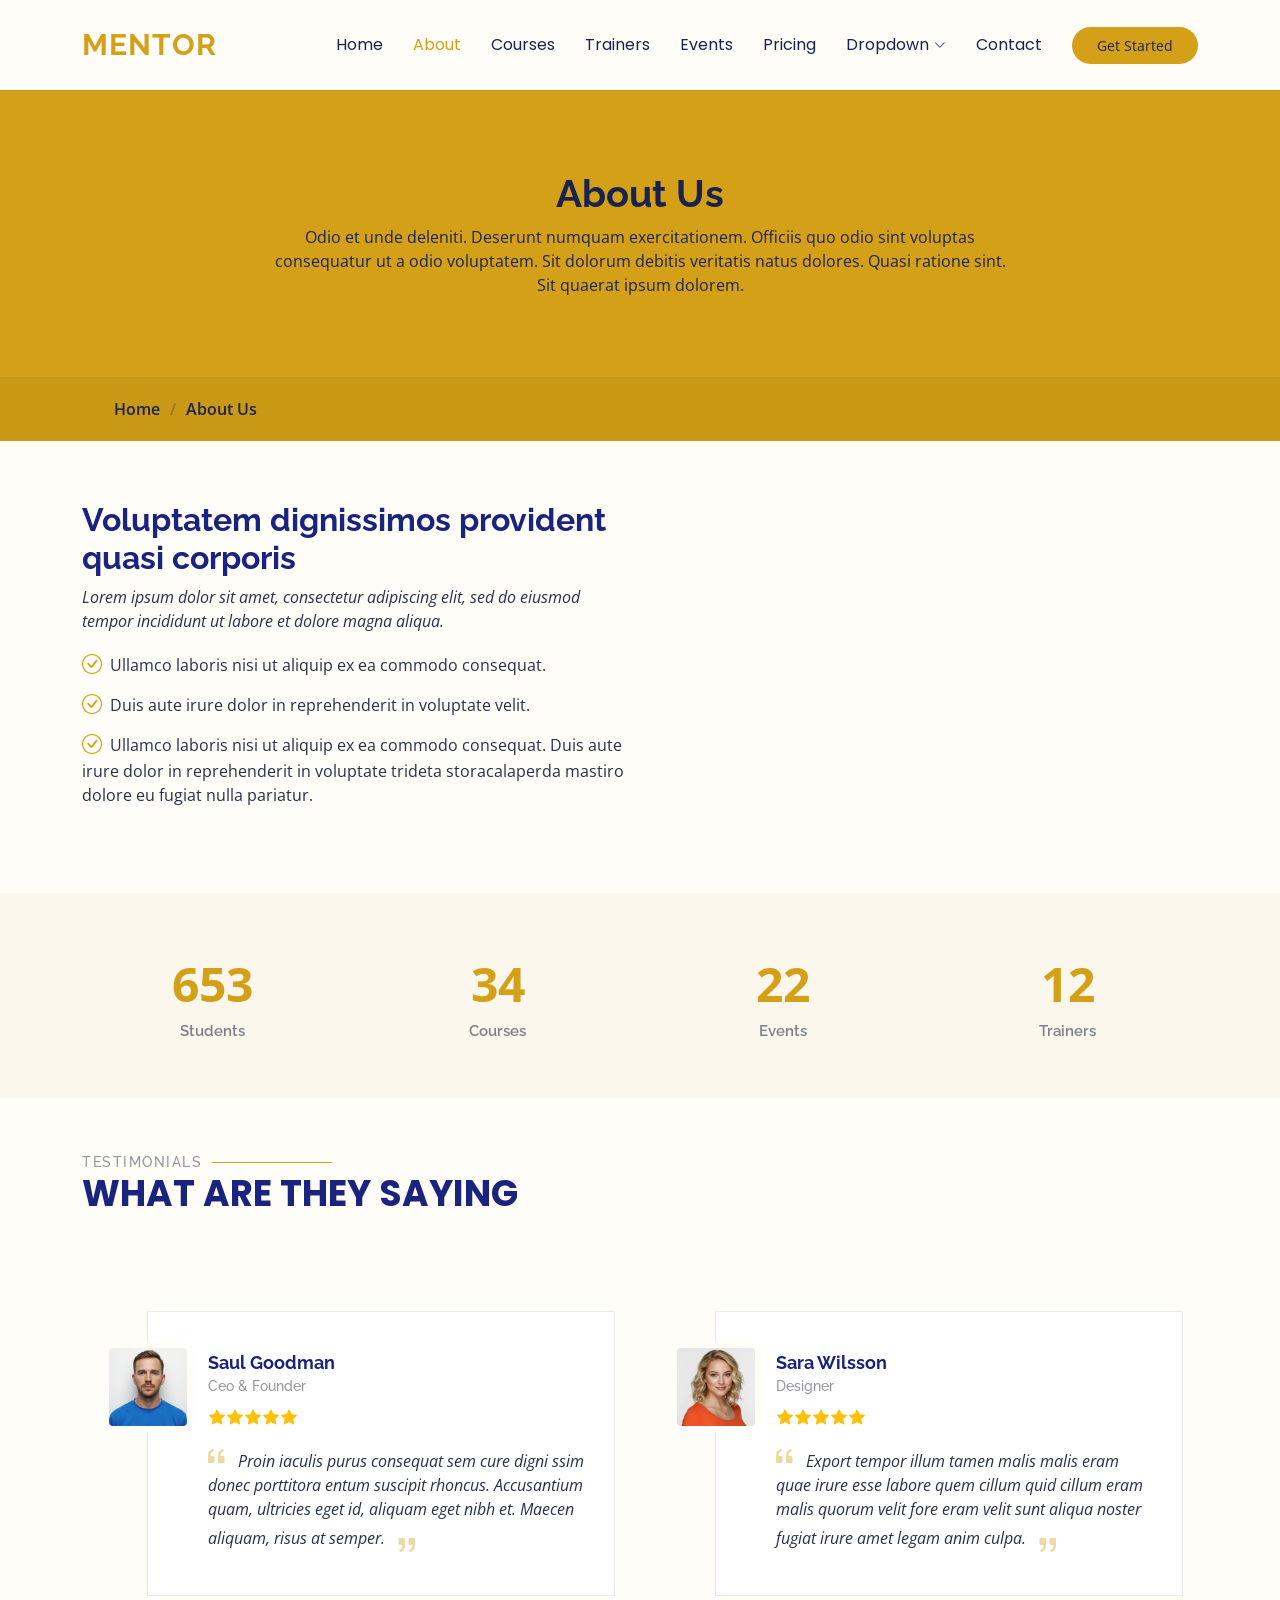
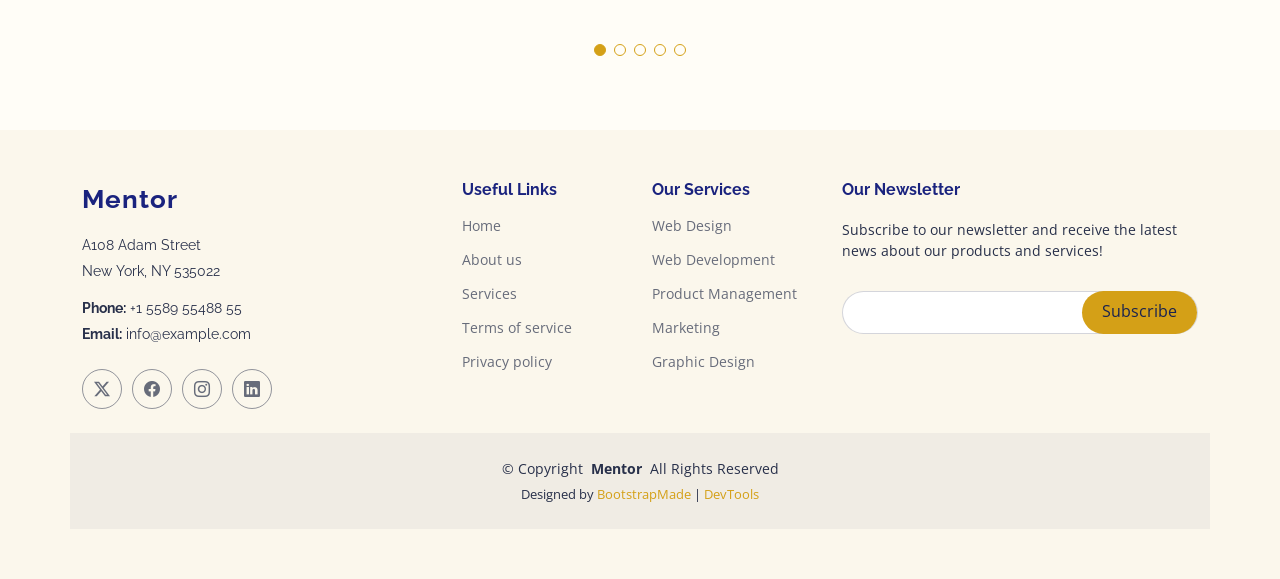
==== commit 5c4f6822: "changing the color of the site" ====
--- a/about.html
+++ b/about.html
@@ -25,7 +25,7 @@
   <link href="assets/vendor/swiper/swiper-bundle.min.css" rel="stylesheet">
 
   <!-- Main CSS File -->
-  <link href="assets/css/main.css" rel="stylesheet">
+  <link href="assets/css/main.css?v=2" rel="stylesheet">
 
   <!-- =======================================================
   * Template Name: Mentor
--- a/assets/css/main.css
+++ b/assets/css/main.css
@@ -19,36 +19,36 @@
 
 /* Global Colors - The following color variables are used throughout the website. Updating them here will change the color scheme of the entire website */
 :root { 
-  --background-color: #ffffff; /* Background color for the entire website, including individual sections */
-  --default-color: #444444; /* Default color used for the majority of the text content across the entire website */
-  --heading-color: #37423b; /* Color for headings, subheadings and title throughout the website */
-  --accent-color: #5fcf80; /* Accent color that represents your brand on the website. It's used for buttons, links, and other elements that need to stand out */
+  --background-color: #fffdf7; /* KCC-inspired warm ivory page background */
+  --default-color: #28304a; /* Default color used for the majority of the text content across the entire website */
+  --heading-color: #1a237e; /* KCC navy used for headings and titles */
+  --accent-color: #d4a017; /* KCC gold used for buttons, links, and highlights */
   --surface-color: #ffffff; /* The surface color is used as a background of boxed elements within sections, such as cards, icon boxes, or other elements that require a visual separation from the global background. */
-  --contrast-color: #ffffff; /* Contrast color for text, ensuring readability against backgrounds of accent, heading, or default colors. */
+  --contrast-color: #1a2350; /* Navy text remains readable on KCC gold controls */
 }
 
 /* Nav Menu Colors - The following color variables are used specifically for the navigation menu. They are separate from the global colors to allow for more customization options */
 :root {
-  --nav-color: #272828;  /* The default color of the main navmenu links */
-  --nav-hover-color: #5fcf80; /* Applied to main navmenu links when they are hovered over or active */
-  --nav-mobile-background-color: #ffffff; /* Used as the background color for mobile navigation menu */
-  --nav-dropdown-background-color: #ffffff; /* Used as the background color for dropdown items that appear when hovering over primary navigation items */
-  --nav-dropdown-color: #272828; /* Used for navigation links of the dropdown items in the navigation menu. */
-  --nav-dropdown-hover-color: #5fcf80; /* Similar to --nav-hover-color, this color is applied to dropdown navigation links when they are hovered over. */
+  --nav-color: #1a2350;  /* The default color of the main navmenu links */
+  --nav-hover-color: #d4a017; /* Applied to main navmenu links when they are hovered over or active */
+  --nav-mobile-background-color: #fffdf7; /* Used as the background color for mobile navigation menu */
+  --nav-dropdown-background-color: #fffdf7; /* Used as the background color for dropdown items that appear when hovering over primary navigation items */
+  --nav-dropdown-color: #1a2350; /* Used for navigation links of the dropdown items in the navigation menu. */
+  --nav-dropdown-hover-color: #d4a017; /* Similar to --nav-hover-color, this color is applied to dropdown navigation links when they are hovered over. */
 }
 
 /* Color Presets - These classes override global colors when applied to any section or element, providing reuse of the sam color scheme. */
 
 .light-background {
-  --background-color: #f9f9f9;
+  --background-color: #fbf7ec;
   --surface-color: #ffffff;
 }
 
 .dark-background {
-  --background-color: #060606;
+  --background-color: #06071a;
   --default-color: #ffffff;
   --heading-color: #ffffff;
-  --surface-color: #252525;
+  --surface-color: #10154c;
   --contrast-color: #ffffff;
 }
 
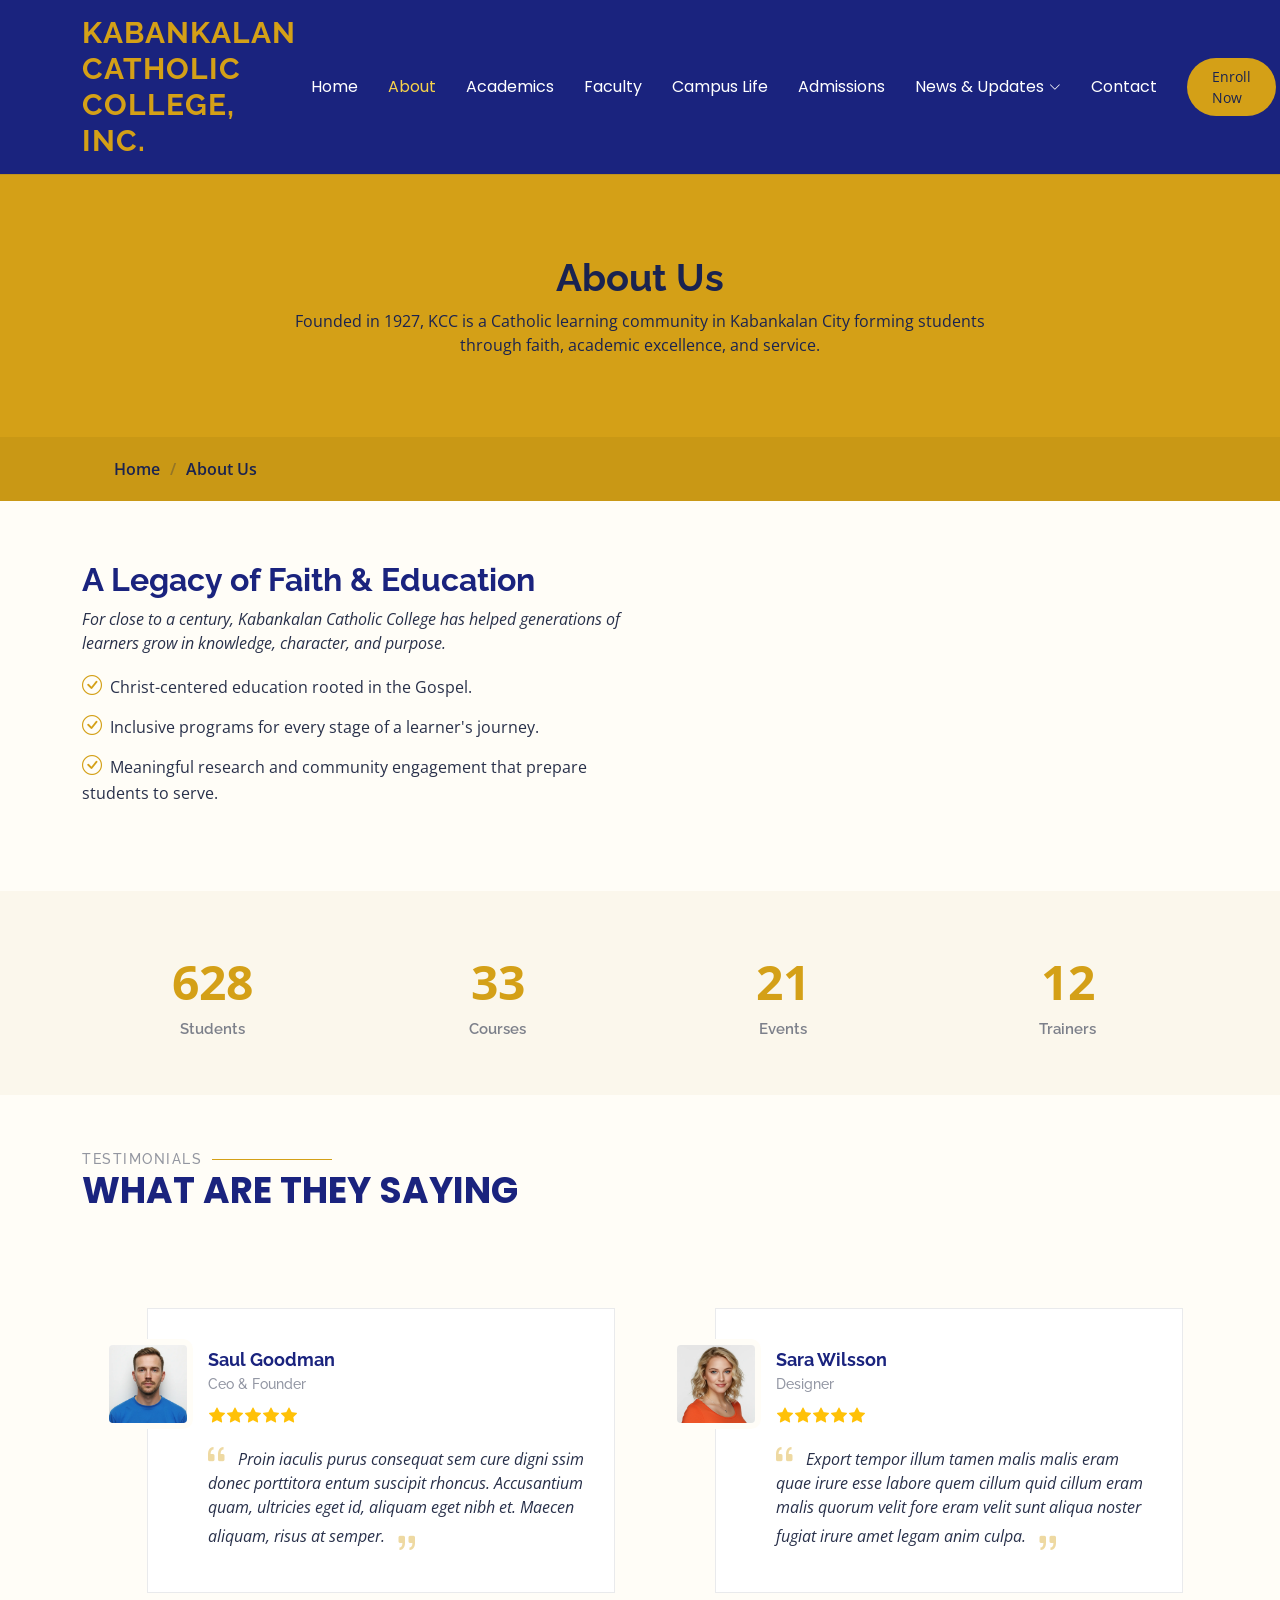
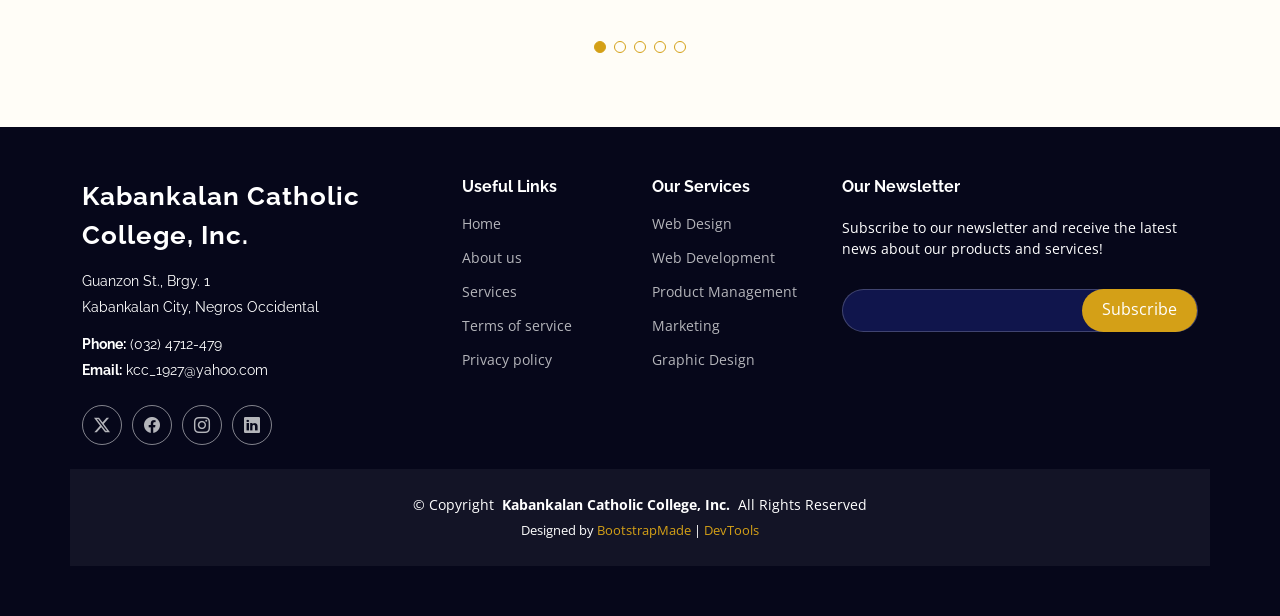
==== commit c2a0c55a: "changing the information each page" ====
--- a/about.html
+++ b/about.html
@@ -4,7 +4,7 @@
 <head>
   <meta charset="utf-8">
   <meta content="width=device-width, initial-scale=1.0" name="viewport">
-  <title>About - Mentor Bootstrap Template</title>
+  <title>About KCC - Kabankalan Catholic College, Inc.</title>
   <meta name="description" content="">
   <meta name="keywords" content="">
 
@@ -44,32 +44,32 @@
       <a href="index.html" class="logo d-flex align-items-center me-auto">
         <!-- Uncomment the line below if you also wish to use an image logo -->
         <!-- <img src="assets/img/logo.webp" alt=""> -->
-        <h1 class="sitename">Mentor</h1>
+        <h1 class="sitename">Kabankalan Catholic College, Inc.</h1>
       </a>
 
       <nav id="navmenu" class="navmenu">
         <ul>
           <li><a href="index.html">Home<br></a></li>
           <li><a href="about.html" class="active">About</a></li>
-          <li><a href="courses.html">Courses</a></li>
-          <li><a href="trainers.html">Trainers</a></li>
-          <li><a href="events.html">Events</a></li>
-          <li><a href="pricing.html">Pricing</a></li>
-          <li class="dropdown"><a href="#"><span>Dropdown</span> <i class="bi bi-chevron-down toggle-dropdown"></i></a>
+          <li><a href="courses.html">Academics</a></li>
+          <li><a href="trainers.html">Faculty</a></li>
+          <li><a href="events.html">Campus Life</a></li>
+          <li><a href="pricing.html">Admissions</a></li>
+          <li class="dropdown"><a href="events.html"><span>News &amp; Updates</span> <i class="bi bi-chevron-down toggle-dropdown"></i></a>
             <ul>
-              <li><a href="#">Dropdown 1</a></li>
-              <li class="dropdown"><a href="#"><span>Deep Dropdown</span> <i class="bi bi-chevron-down toggle-dropdown"></i></a>
+              <li><a href="about.html">About KCC</a></li>
+              <li class="dropdown"><a href="courses.html"><span>Academic Programs</span> <i class="bi bi-chevron-down toggle-dropdown"></i></a>
                 <ul>
-                  <li><a href="#">Deep Dropdown 1</a></li>
-                  <li><a href="#">Deep Dropdown 2</a></li>
-                  <li><a href="#">Deep Dropdown 3</a></li>
-                  <li><a href="#">Deep Dropdown 4</a></li>
-                  <li><a href="#">Deep Dropdown 5</a></li>
+                  <li><a href="courses.html">College Programs</a></li>
+                  <li><a href="pricing.html">Senior High School</a></li>
+                  <li><a href="pricing.html">Basic Education</a></li>
+                  <li><a href="contact.html">Admissions</a></li>
+                  <li><a href="contact.html">Contact KCC</a></li>
                 </ul>
               </li>
-              <li><a href="#">Dropdown 2</a></li>
-              <li><a href="#">Dropdown 3</a></li>
-              <li><a href="#">Dropdown 4</a></li>
+              <li><a href="events.html">News &amp; Updates</a></li>
+              <li><a href="events.html">Campus Life</a></li>
+              <li><a href="contact.html">Contact KCC</a></li>
             </ul>
           </li>
           <li><a href="contact.html">Contact</a></li>
@@ -77,7 +77,7 @@
         <i class="mobile-nav-toggle d-xl-none bi bi-list"></i>
       </nav>
 
-      <a class="btn-getstarted" href="courses.html">Get Started</a>
+      <a class="btn-getstarted" href="contact.html">Enroll Now</a>
 
     </div>
   </header>
@@ -91,7 +91,7 @@
           <div class="row d-flex justify-content-center text-center">
             <div class="col-lg-8">
               <h1>About Us<br></h1>
-              <p class="mb-0">Odio et unde deleniti. Deserunt numquam exercitationem. Officiis quo odio sint voluptas consequatur ut a odio voluptatem. Sit dolorum debitis veritatis natus dolores. Quasi ratione sint. Sit quaerat ipsum dolorem.</p>
+              <p class="mb-0">Founded in 1927, KCC is a Catholic learning community in Kabankalan City forming students through faith, academic excellence, and service.</p>
             </div>
           </div>
         </div>
@@ -118,15 +118,14 @@
           </div>
 
           <div class="col-lg-6 order-2 order-lg-1 content" data-aos="fade-up" data-aos-delay="200">
-            <h3>Voluptatem dignissimos provident quasi corporis</h3>
+            <h3>A Legacy of Faith &amp; Education</h3>
             <p class="fst-italic">
-              Lorem ipsum dolor sit amet, consectetur adipiscing elit, sed do eiusmod tempor incididunt ut labore et dolore
-              magna aliqua.
+              For close to a century, Kabankalan Catholic College has helped generations of learners grow in knowledge, character, and purpose.
             </p>
             <ul>
-              <li><i class="bi bi-check-circle"></i> <span>Ullamco laboris nisi ut aliquip ex ea commodo consequat.</span></li>
-              <li><i class="bi bi-check-circle"></i> <span>Duis aute irure dolor in reprehenderit in voluptate velit.</span></li>
-              <li><i class="bi bi-check-circle"></i> <span>Ullamco laboris nisi ut aliquip ex ea commodo consequat. Duis aute irure dolor in reprehenderit in voluptate trideta storacalaperda mastiro dolore eu fugiat nulla pariatur.</span></li>
+              <li><i class="bi bi-check-circle"></i> <span>Christ-centered education rooted in the Gospel.</span></li>
+              <li><i class="bi bi-check-circle"></i> <span>Inclusive programs for every stage of a learner's journey.</span></li>
+              <li><i class="bi bi-check-circle"></i> <span>Meaningful research and community engagement that prepare students to serve.</span></li>
             </ul>
           </div>
 
@@ -322,13 +321,13 @@
       <div class="row gy-4">
         <div class="col-lg-4 col-md-6 footer-about">
           <a href="index.html" class="logo d-flex align-items-center">
-            <span class="sitename">Mentor</span>
+            <span class="sitename">Kabankalan Catholic College, Inc.</span>
           </a>
           <div class="footer-contact pt-3">
-            <p>A108 Adam Street</p>
-            <p>New York, NY 535022</p>
-            <p class="mt-3"><strong>Phone:</strong> <span>+1 5589 55488 55</span></p>
-            <p><strong>Email:</strong> <span>info@example.com</span></p>
+            <p>Guanzon St., Brgy. 1</p>
+            <p>Kabankalan City, Negros Occidental</p>
+            <p class="mt-3"><strong>Phone:</strong> <span>(032) 4712-479</span></p>
+            <p><strong>Email:</strong> <span>kcc_1927@yahoo.com</span></p>
           </div>
           <div class="social-links d-flex mt-4">
             <a href=""><i class="bi bi-twitter-x"></i></a>
@@ -375,7 +374,7 @@
     </div>
 
     <div class="container copyright text-center mt-4">
-      <p>© <span>Copyright</span> <strong class="px-1 sitename">Mentor</strong> <span>All Rights Reserved</span></p>
+      <p>© <span>Copyright</span> <strong class="px-1 sitename">Kabankalan Catholic College, Inc.</strong> <span>All Rights Reserved</span></p>
       <div class="credits">
         <!-- All the links in the footer should remain intact. -->
         <!-- You can delete the links only if you've purchased the pro version. -->
--- a/assets/css/main.css
+++ b/assets/css/main.css
@@ -222,6 +222,12 @@
 # Global Header
 --------------------------------------------------------------*/
 .header {
+  --background-color: #1a237e;
+  --nav-color: #ffffff;
+  --nav-hover-color: #f6d24b;
+  --nav-dropdown-background-color: #fffdf7;
+  --nav-dropdown-color: #1a2350;
+  --nav-dropdown-hover-color: #d4a017;
   color: var(--default-color);
   background-color: var(--background-color);
   padding: 15px 0;
@@ -524,6 +530,11 @@
 # Global Footer
 --------------------------------------------------------------*/
 .footer {
+  --background-color: #06071a;
+  --default-color: #ffffff;
+  --heading-color: #ffffff;
+  --surface-color: #10154c;
+  --contrast-color: #ffffff;
   color: var(--default-color);
   background-color: var(--background-color);
   font-size: 14px;
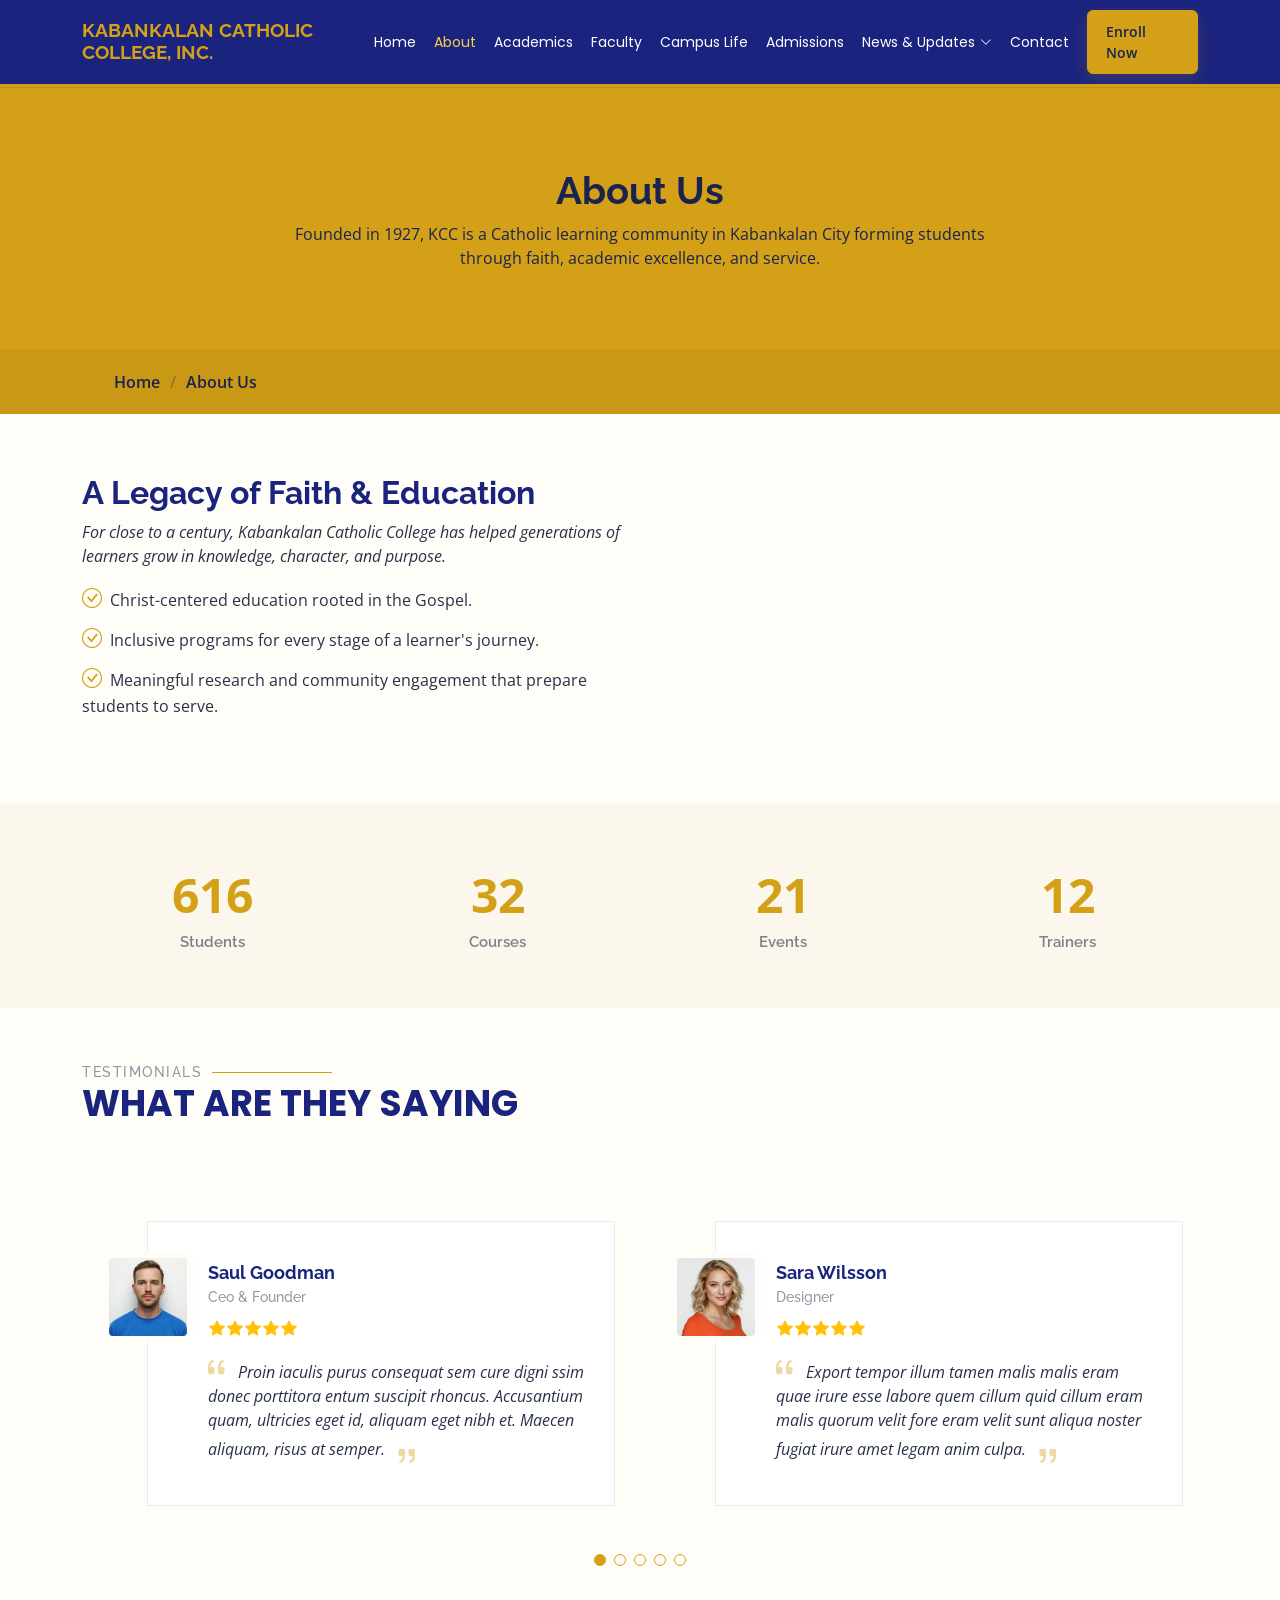
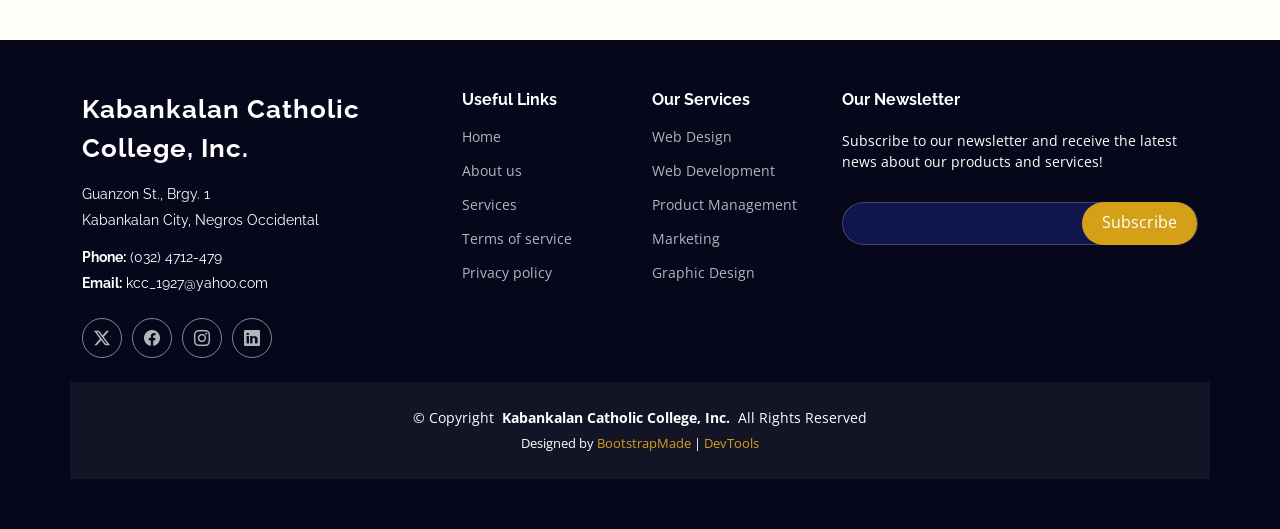
==== commit 74c20b36: "improving the design on header" ====
--- a/about.html
+++ b/about.html
@@ -25,7 +25,7 @@
   <link href="assets/vendor/swiper/swiper-bundle.min.css" rel="stylesheet">
 
   <!-- Main CSS File -->
-  <link href="assets/css/main.css?v=2" rel="stylesheet">
+  <link href="assets/css/main.css?v=3" rel="stylesheet">
 
   <!-- =======================================================
   * Template Name: Mentor
--- a/assets/css/main.css
+++ b/assets/css/main.css
@@ -230,13 +230,16 @@
   --nav-dropdown-hover-color: #d4a017;
   color: var(--default-color);
   background-color: var(--background-color);
-  padding: 15px 0;
+  min-height: 78px;
+  padding: 10px 0;
+  border-bottom: 3px solid var(--accent-color);
   transition: all 0.5s;
   z-index: 997;
 }
 
 .header .logo {
   line-height: 1;
+  max-width: 300px;
 }
 
 .header .logo img {
@@ -245,10 +248,12 @@
 }
 
 .header .logo h1 {
+  max-width: 290px;
+  font-size: 19px;
   font-weight: 700;
-  font-size: 30px;
+  line-height: 1.15;
   margin: 0;
-  letter-spacing: 1px;
+  letter-spacing: 0;
   text-transform: uppercase;
   color: var(--accent-color);
 }
@@ -257,10 +262,14 @@
 .header .btn-getstarted:focus {
   color: var(--contrast-color);
   background: var(--accent-color);
+  min-height: 40px;
   font-size: 14px;
-  padding: 8px 25px;
-  margin: 0 0 0 30px;
-  border-radius: 50px;
+  font-weight: 600;
+  padding: 10px 18px;
+  margin: 0 0 0 18px;
+  border: 1px solid var(--accent-color);
+  border-radius: 6px;
+  box-shadow: 0 6px 18px rgba(212, 160, 23, 0.18);
   transition: 0.3s;
 }
 
@@ -277,8 +286,14 @@
 
   .header .btn-getstarted {
     order: 2;
-    margin: 0 15px 0 0;
-    padding: 6px 15px;
+    min-height: 36px;
+    margin: 0 12px 0 0;
+    padding: 7px 12px;
+  }
+
+  .header .logo h1 {
+    max-width: 220px;
+    font-size: 16px;
   }
 
   .header .navmenu {
@@ -314,8 +329,8 @@
   .navmenu a,
   .navmenu a:focus {
     color: var(--nav-color);
-    padding: 18px 15px;
-    font-size: 16px;
+    padding: 18px 9px;
+    font-size: 14px;
     font-family: var(--nav-font);
     font-weight: 400;
     display: flex;
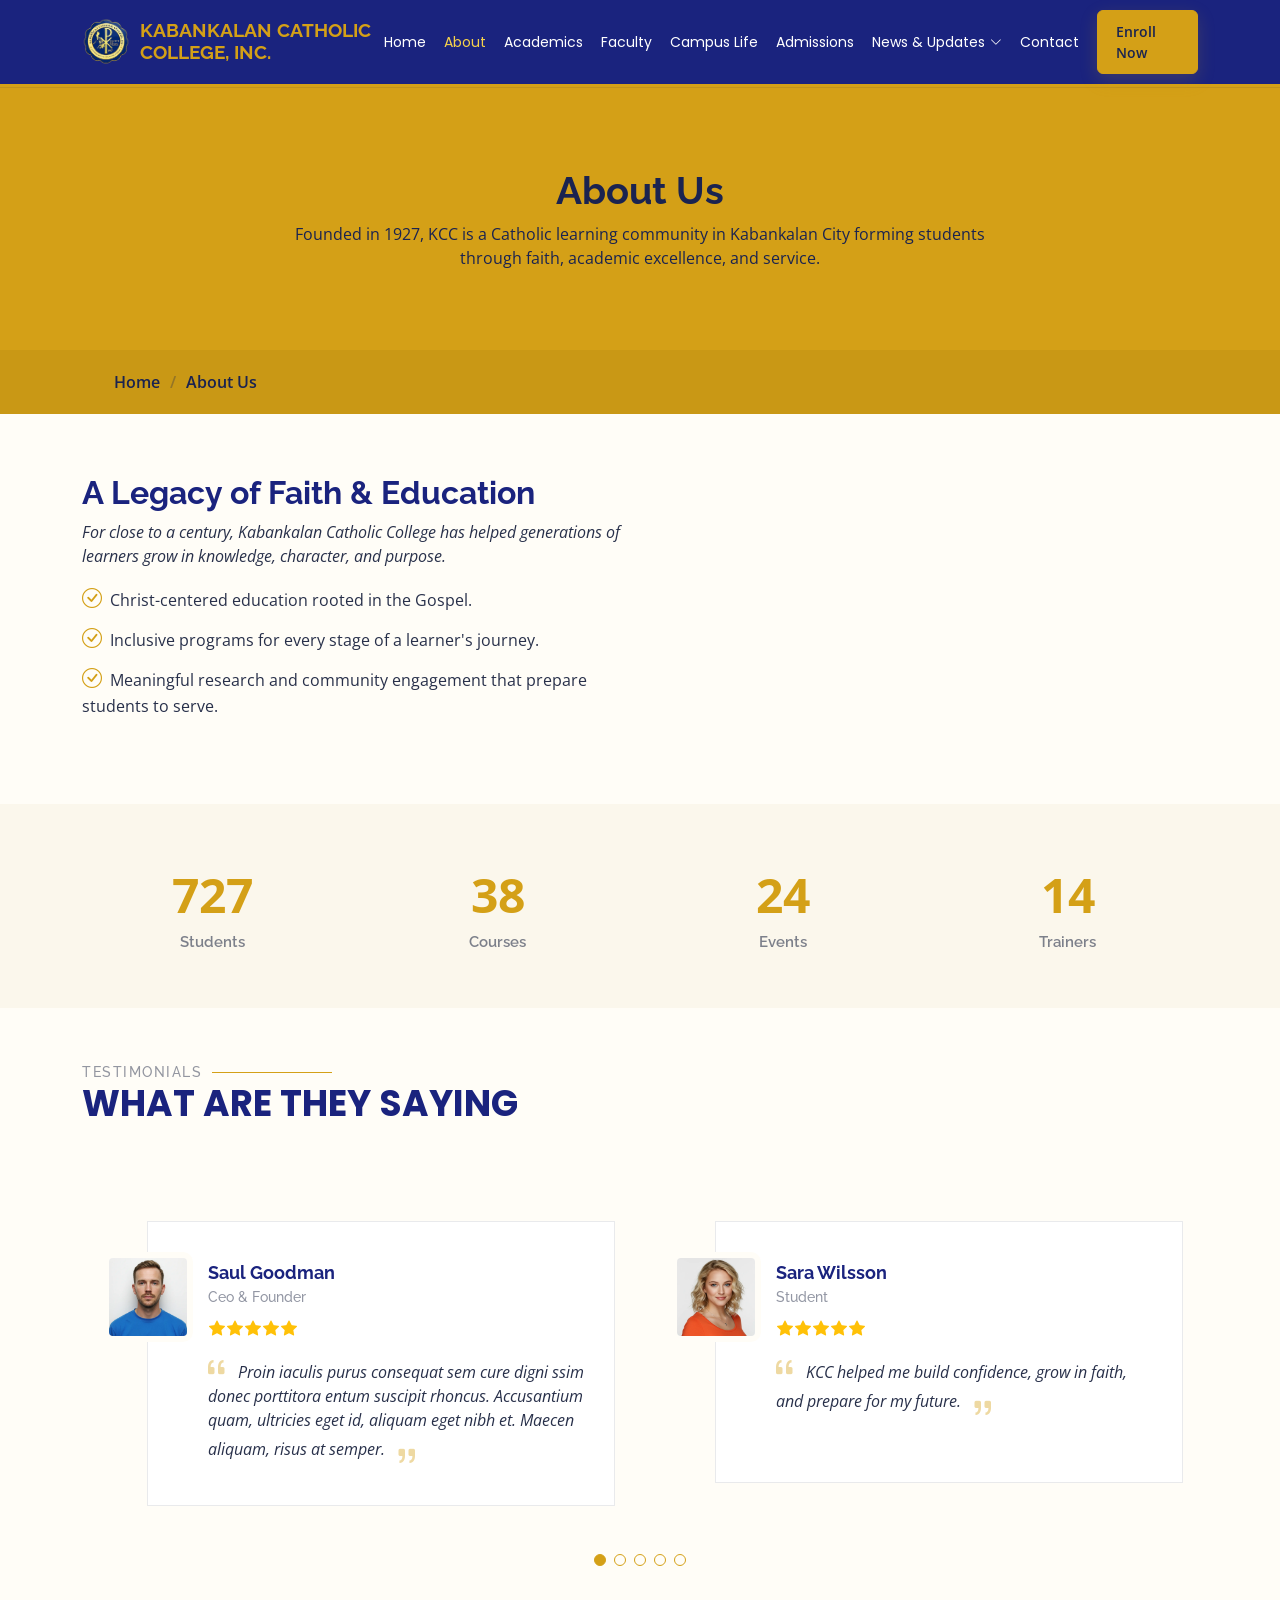
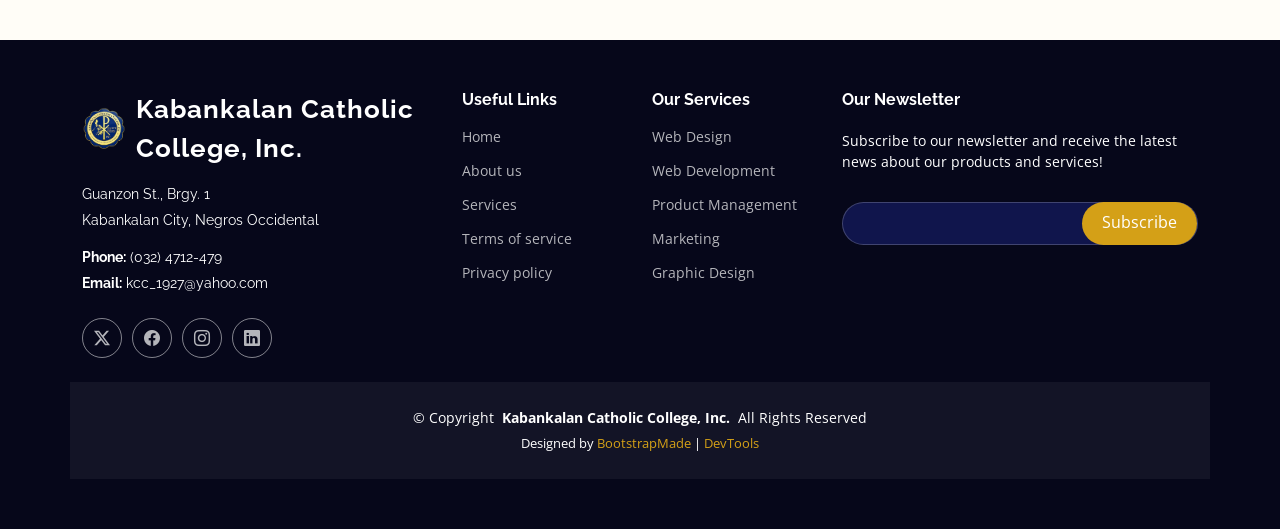
==== commit 0b6c704f: "make the language english" ====
--- a/about.html
+++ b/about.html
@@ -9,7 +9,7 @@
   <meta name="keywords" content="">
 
   <!-- Favicons -->
-  <link href="assets/img/favicon.png" rel="icon">
+  <link href="assets/img/kcc-logo.png" rel="icon">
   <link href="assets/img/apple-touch-icon.png" rel="apple-touch-icon">
 
   <!-- Fonts -->
@@ -25,7 +25,7 @@
   <link href="assets/vendor/swiper/swiper-bundle.min.css" rel="stylesheet">
 
   <!-- Main CSS File -->
-  <link href="assets/css/main.css?v=3" rel="stylesheet">
+  <link href="assets/css/main.css?v=4" rel="stylesheet">
 
   <!-- =======================================================
   * Template Name: Mentor
@@ -42,8 +42,7 @@
     <div class="container-fluid container-xl position-relative d-flex align-items-center">
 
       <a href="index.html" class="logo d-flex align-items-center me-auto">
-        <!-- Uncomment the line below if you also wish to use an image logo -->
-        <!-- <img src="assets/img/logo.webp" alt=""> -->
+        <img src="assets/img/kcc-logo.png" alt="Kabankalan Catholic College, Inc. logo">
         <h1 class="sitename">Kabankalan Catholic College, Inc.</h1>
       </a>
 
@@ -238,13 +237,13 @@
                 <div class="testimonial-item">
                   <img src="assets/img/person/person-f-5.webp" class="testimonial-img" alt="">
                   <h3>Sara Wilsson</h3>
-                  <h4>Designer</h4>
+                  <h4>Student</h4>
                   <div class="stars">
                     <i class="bi bi-star-fill"></i><i class="bi bi-star-fill"></i><i class="bi bi-star-fill"></i><i class="bi bi-star-fill"></i><i class="bi bi-star-fill"></i>
                   </div>
                   <p>
                     <i class="bi bi-quote quote-icon-left"></i>
-                    <span>Export tempor illum tamen malis malis eram quae irure esse labore quem cillum quid cillum eram malis quorum velit fore eram velit sunt aliqua noster fugiat irure amet legam anim culpa.</span>
+                    <span>KCC helped me build confidence, grow in faith, and prepare for my future.</span>
                     <i class="bi bi-quote quote-icon-right"></i>
                   </p>
                 </div>
@@ -256,13 +255,13 @@
                 <div class="testimonial-item">
                   <img src="assets/img/person/person-f-12.webp" class="testimonial-img" alt="">
                   <h3>Jena Karlis</h3>
-                  <h4>Store Owner</h4>
+                  <h4>Parent</h4>
                   <div class="stars">
                     <i class="bi bi-star-fill"></i><i class="bi bi-star-fill"></i><i class="bi bi-star-fill"></i><i class="bi bi-star-fill"></i><i class="bi bi-star-fill"></i>
                   </div>
                   <p>
                     <i class="bi bi-quote quote-icon-left"></i>
-                    <span>Enim nisi quem export duis labore cillum quae magna enim sint quorum nulla quem veniam duis minim tempor labore quem eram duis noster aute amet eram fore quis sint minim.</span>
+                    <span>The teachers give students personal guidance and help them succeed in school and life.</span>
                     <i class="bi bi-quote quote-icon-right"></i>
                   </p>
                 </div>
@@ -274,13 +273,13 @@
                 <div class="testimonial-item">
                   <img src="assets/img/person/person-m-12.webp" class="testimonial-img" alt="">
                   <h3>Matt Brandon</h3>
-                  <h4>Freelancer</h4>
+                  <h4>Alumnus</h4>
                   <div class="stars">
                     <i class="bi bi-star-fill"></i><i class="bi bi-star-fill"></i><i class="bi bi-star-fill"></i><i class="bi bi-star-fill"></i><i class="bi bi-star-fill"></i>
                   </div>
                   <p>
                     <i class="bi bi-quote quote-icon-left"></i>
-                    <span>Fugiat enim eram quae cillum dolore dolor amet nulla culpa multos export minim fugiat minim velit minim dolor enim duis veniam ipsum anim magna sunt elit fore quem dolore labore illum veniam.</span>
+                    <span>My years at KCC taught me discipline, service, and the value of faith.</span>
                     <i class="bi bi-quote quote-icon-right"></i>
                   </p>
                 </div>
@@ -292,13 +291,13 @@
                 <div class="testimonial-item">
                   <img src="assets/img/person/person-m-13.webp" class="testimonial-img" alt="">
                   <h3>John Larson</h3>
-                  <h4>Entrepreneur</h4>
+                  <h4>Alumnus</h4>
                   <div class="stars">
                     <i class="bi bi-star-fill"></i><i class="bi bi-star-fill"></i><i class="bi bi-star-fill"></i><i class="bi bi-star-fill"></i><i class="bi bi-star-fill"></i>
                   </div>
                   <p>
                     <i class="bi bi-quote quote-icon-left"></i>
-                    <span>Quis quorum aliqua sint quem legam fore sunt eram irure aliqua veniam tempor noster veniam enim culpa labore duis sunt culpa nulla illum cillum fugiat legam esse veniam culpa fore nisi cillum quid.</span>
+                    <span>KCC gave me the knowledge and values I needed to start my career and serve my community.</span>
                     <i class="bi bi-quote quote-icon-right"></i>
                   </p>
                 </div>
@@ -321,6 +320,7 @@
       <div class="row gy-4">
         <div class="col-lg-4 col-md-6 footer-about">
           <a href="index.html" class="logo d-flex align-items-center">
+            <img src="assets/img/kcc-logo.png" alt="Kabankalan Catholic College, Inc. logo">
             <span class="sitename">Kabankalan Catholic College, Inc.</span>
           </a>
           <div class="footer-contact pt-3">
--- a/assets/css/main.css
+++ b/assets/css/main.css
@@ -239,12 +239,15 @@
 
 .header .logo {
   line-height: 1;
-  max-width: 300px;
+  max-width: 350px;
 }
 
 .header .logo img {
-  max-height: 36px;
-  margin-right: 8px;
+  width: 48px;
+  height: 48px;
+  object-fit: contain;
+  flex-shrink: 0;
+  margin-right: 10px;
 }
 
 .header .logo h1 {
@@ -294,6 +297,11 @@
   .header .logo h1 {
     max-width: 220px;
     font-size: 16px;
+  }
+
+  .header .logo img {
+    width: 40px;
+    height: 40px;
   }
 
   .header .navmenu {
@@ -566,8 +574,10 @@
 }
 
 .footer .footer-about .logo img {
-  max-height: 40px;
-  margin-right: 6px;
+  width: 44px;
+  height: 44px;
+  object-fit: contain;
+  margin-right: 10px;
 }
 
 .footer .footer-about .logo span {
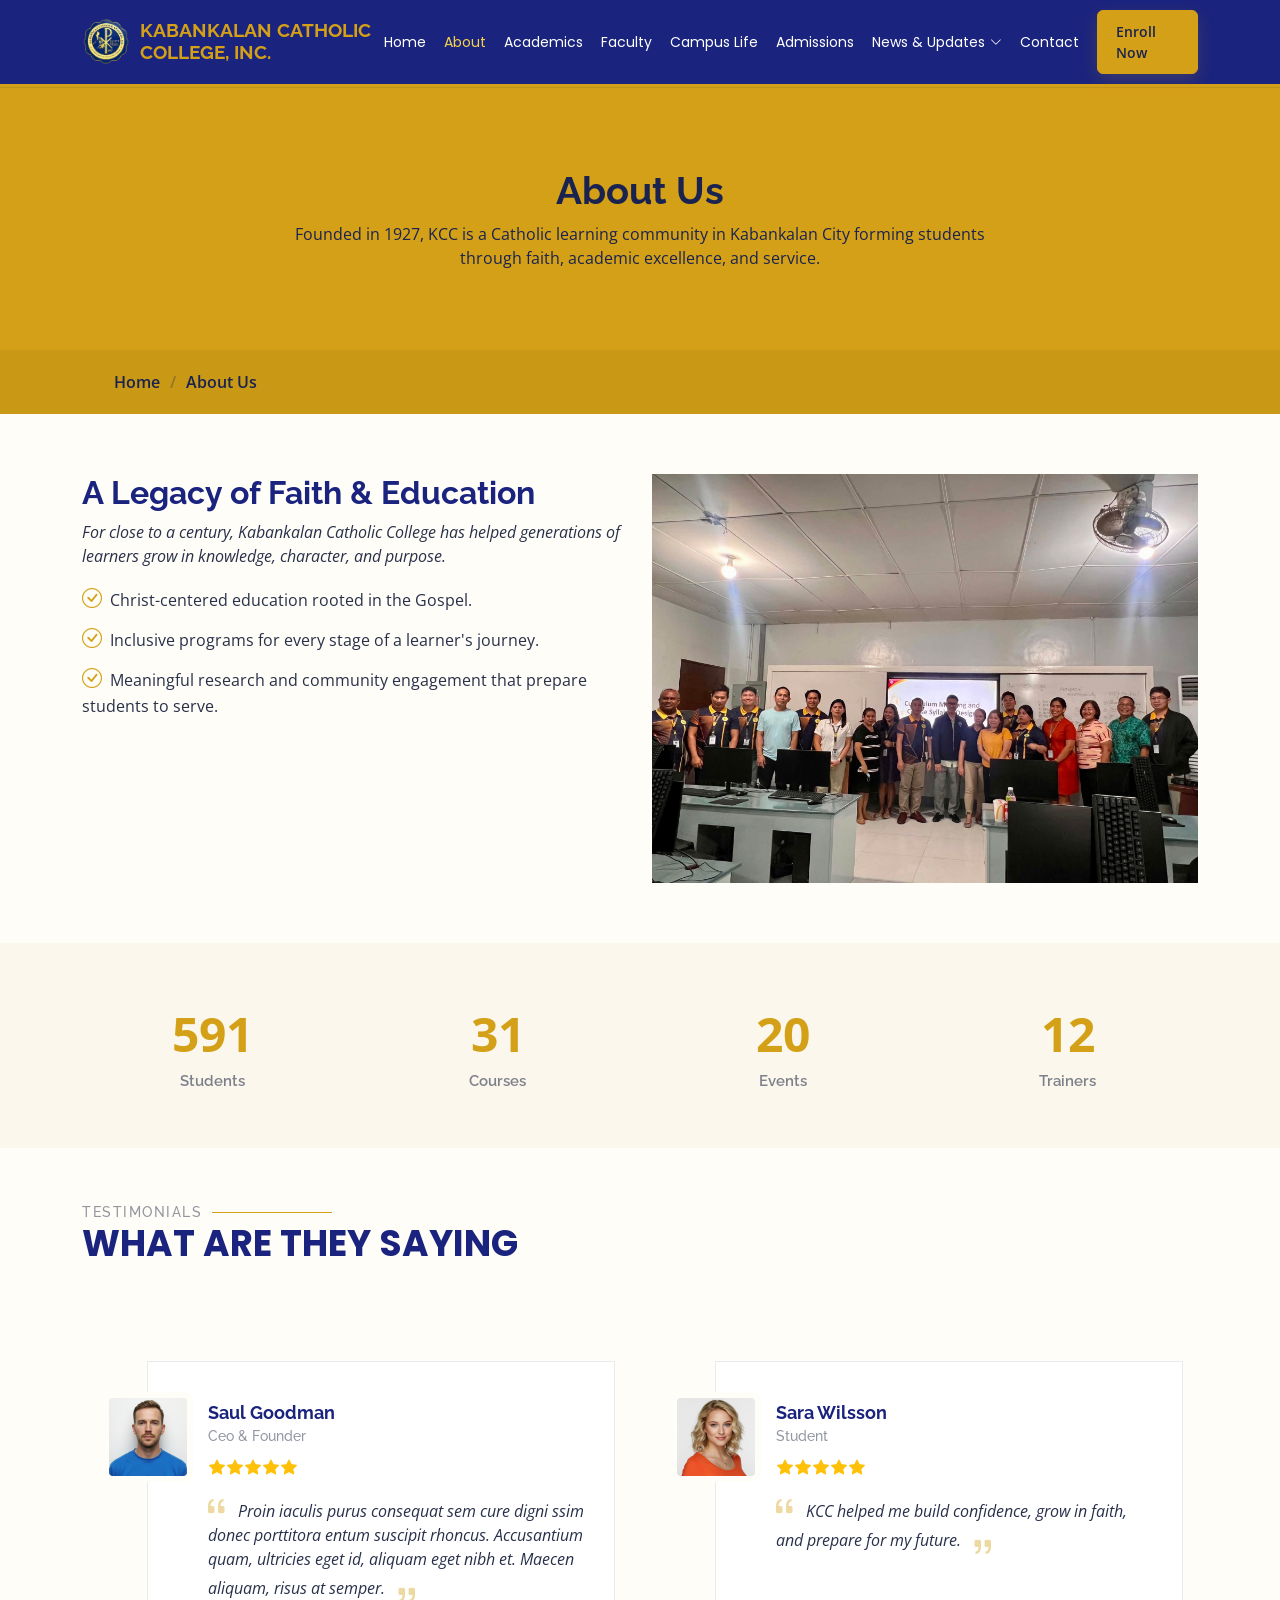
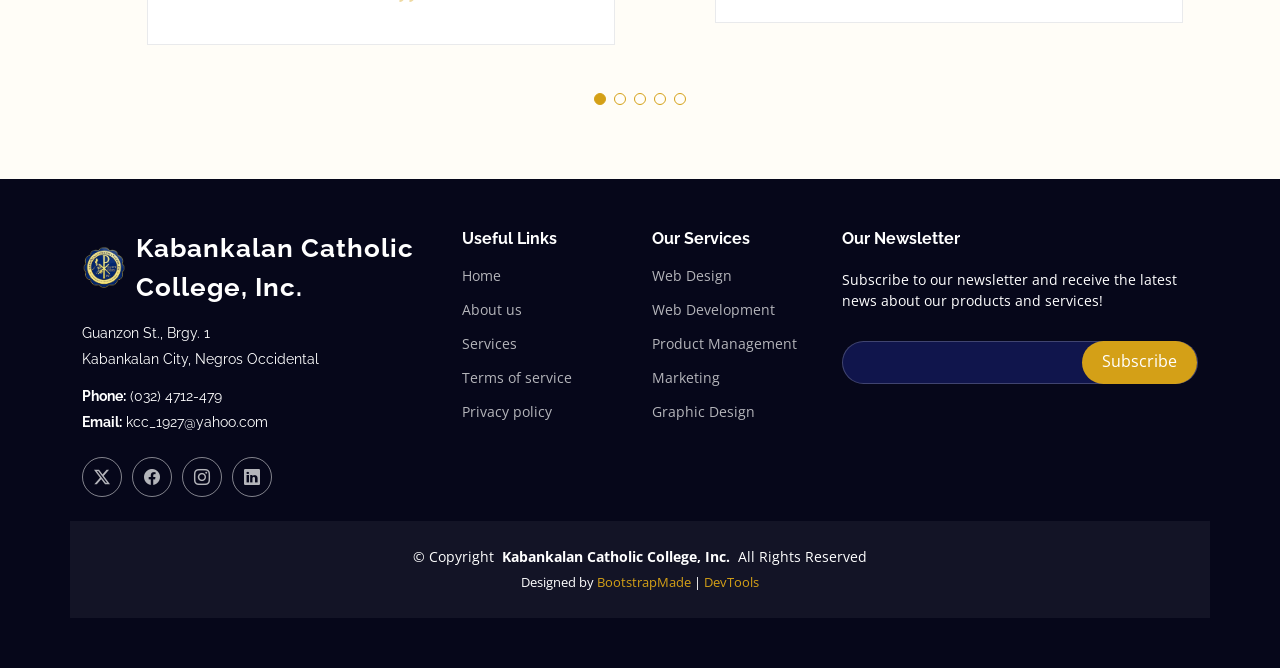
==== commit ca7869f4: "adding picture changing iformation about page and event page" ====
--- a/about.html
+++ b/about.html
@@ -113,7 +113,7 @@
         <div class="row gy-4">
 
           <div class="col-lg-6 order-1 order-lg-2" data-aos="fade-up" data-aos-delay="100">
-            <img src="assets/img/about/about-1.webp" class="img-fluid" alt="">
+            <img src="assets/img/about/about-1.jpg" class="img-fluid" alt="">
           </div>
 
           <div class="col-lg-6 order-2 order-lg-1 content" data-aos="fade-up" data-aos-delay="200">
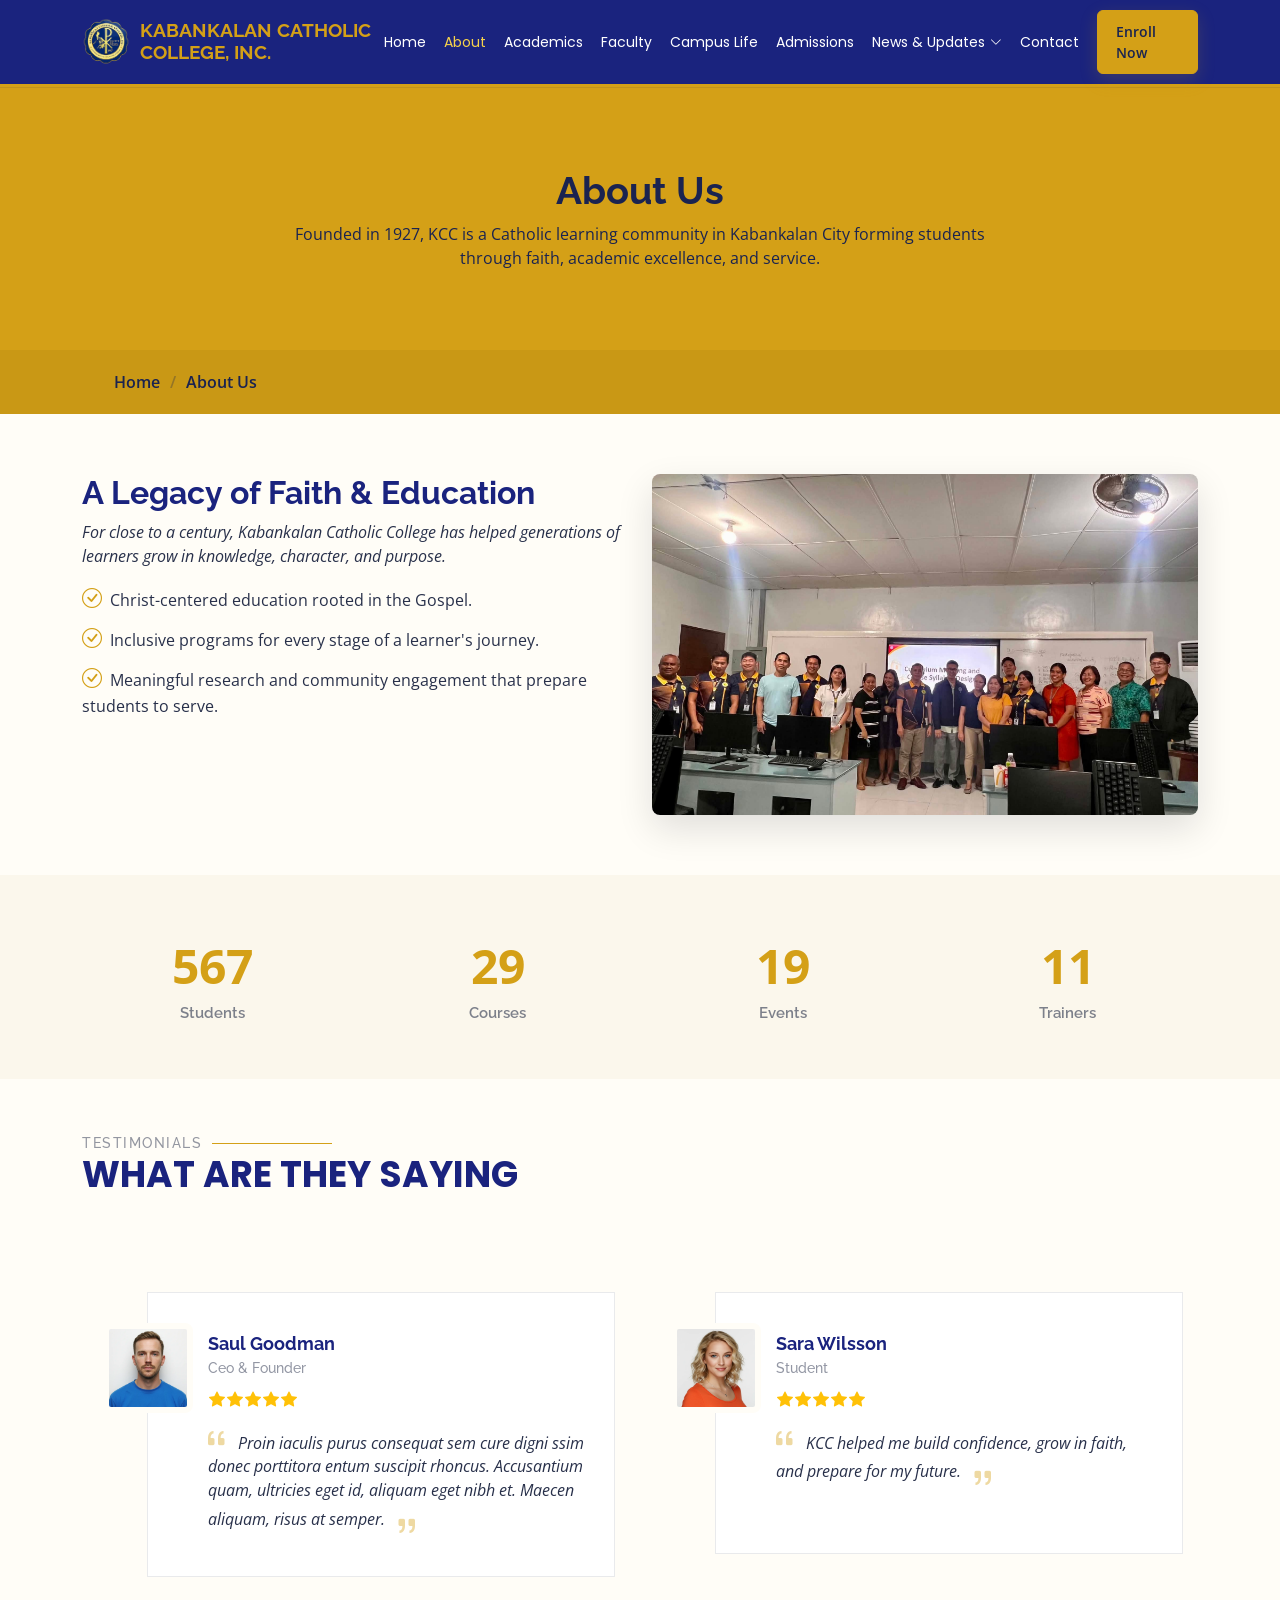
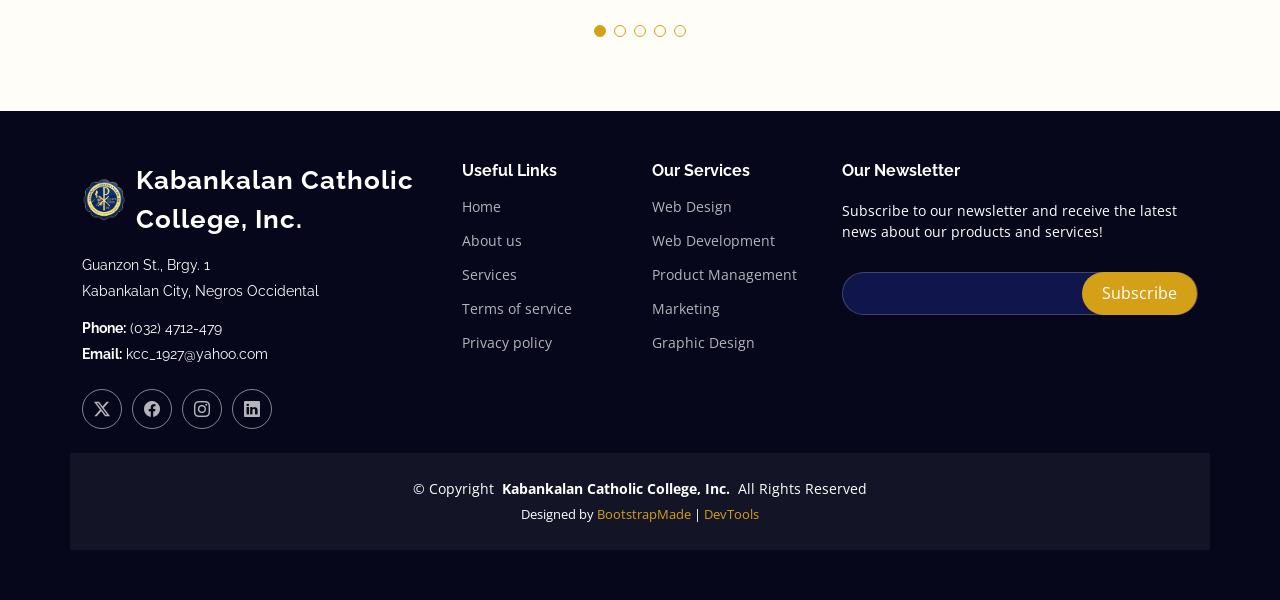
==== commit d501e84a: "improving the layout and adjust the pciture layout that looke clean sir" ====
--- a/about.html
+++ b/about.html
@@ -25,7 +25,7 @@
   <link href="assets/vendor/swiper/swiper-bundle.min.css" rel="stylesheet">
 
   <!-- Main CSS File -->
-  <link href="assets/css/main.css?v=4" rel="stylesheet">
+  <link href="assets/css/main.css?v=7" rel="stylesheet">
 
   <!-- =======================================================
   * Template Name: Mentor
--- a/assets/css/main.css
+++ b/assets/css/main.css
@@ -916,6 +916,7 @@
   align-items: center;
   justify-content: center;
   color: var(--default-color);
+  overflow: hidden;
 }
 
 .hero img {
@@ -925,12 +926,13 @@
   width: 100%;
   height: 100%;
   object-fit: cover;
+  object-position: center;
   z-index: 1;
 }
 
 .hero:before {
   content: "";
-  background: color-mix(in srgb, var(--background-color), transparent 60%);
+  background: linear-gradient(90deg, rgba(6, 7, 26, 0.78) 0%, rgba(6, 7, 26, 0.48) 55%, rgba(6, 7, 26, 0.18) 100%);
   position: absolute;
   inset: 0;
   z-index: 2;
@@ -972,6 +974,10 @@
 }
 
 @media (max-width: 768px) {
+  .hero {
+    min-height: 68vh;
+  }
+
   .hero h2 {
     font-size: 32px;
   }
@@ -984,6 +990,17 @@
 /*--------------------------------------------------------------
 # About Section
 --------------------------------------------------------------*/
+.about > .container > .row > [class*="col-"] > img,
+.about-us > .container > .row > [class*="col-"] > img,
+.about .img-fluid,
+.about-us .img-fluid {
+  width: 100%;
+  aspect-ratio: 16 / 10;
+  object-fit: cover;
+  border-radius: 8px;
+  box-shadow: 0 14px 36px rgba(6, 7, 26, 0.12);
+}
+
 .about .content h3 {
   font-size: 2rem;
   font-weight: 700;
@@ -1193,17 +1210,41 @@
 --------------------------------------------------------------*/
 .courses .course-item {
   background-color: var(--surface-color);
-  border: 1px solid color-mix(in srgb, var(--default-color), transparent 90%);
-  border-radius: 5px;
+  border: 1px solid color-mix(in srgb, var(--default-color), transparent 88%);
+  border-radius: 8px;
+  overflow: hidden;
+  box-shadow: 0 10px 28px rgba(6, 7, 26, 0.07);
+  display: flex;
+  flex-direction: column;
+  width: 100%;
+  height: 100%;
+  transition: transform 0.25s ease, box-shadow 0.25s ease;
+}
+
+.courses .course-item:hover {
+  transform: translateY(-5px);
+  box-shadow: 0 18px 38px rgba(6, 7, 26, 0.12);
+}
+
+.courses .course-item > img {
+  width: 100%;
+  aspect-ratio: 16 / 9;
+  object-fit: cover;
 }
 
 .courses .course-content {
-  padding: 15px;
+  display: flex;
+  flex: 1;
+  flex-direction: column;
+  padding: 20px;
 }
 
 .courses .course-content h3 {
+  min-height: 56px;
+  margin: 14px 0 10px;
   font-weight: 700;
   font-size: 20px;
+  line-height: 1.35;
 }
 
 .courses .course-content h3 a {
@@ -1216,40 +1257,52 @@
 }
 
 .courses .course-content .category {
+  min-height: 40px;
+  max-width: calc(100% - 48px);
+  display: flex;
+  align-items: center;
   background: var(--accent-color);
   color: var(--contrast-color);
-  font-size: 14px;
-  padding: 6px 14px;
+  font-size: 13px;
+  line-height: 1.25;
+  padding: 7px 12px;
   margin: 0;
-  border-radius: 5px;
+  border-radius: 6px;
 }
 
 .courses .course-content .price {
-  margin: 0;
+  flex-shrink: 0;
+  margin: 0 0 0 8px;
   font-weight: 700;
-  font-size: 18px;
-  color: color-mix(in srgb, var(--default-color), transparent 20%);
-}
-
-.courses .course-content .description {
   font-size: 14px;
   color: color-mix(in srgb, var(--default-color), transparent 20%);
 }
 
+.courses .course-content .description {
+  min-height: 66px;
+  margin-bottom: 18px;
+  font-size: 14px;
+  line-height: 1.6;
+  color: color-mix(in srgb, var(--default-color), transparent 20%);
+}
+
 .courses .trainer {
-  padding-top: 15px;
+  margin-top: auto;
+  padding-top: 14px;
   border-top: 1px solid color-mix(in srgb, var(--default-color), transparent 90%);
 }
 
 .courses .trainer .trainer-profile img {
-  max-width: 50px;
-  border-radius: 50px;
+  width: 42px;
+  height: 42px;
+  object-fit: cover;
+  border-radius: 50%;
 }
 
 .courses .trainer .trainer-profile .trainer-link {
-  padding-left: 10px;
+  padding-left: 8px;
   font-weight: 600;
-  font-size: 16px;
+  font-size: 14px;
   color: color-mix(in srgb, var(--default-color), transparent 20%);
   transition: 0.3s;
 }
@@ -1259,12 +1312,14 @@
 }
 
 .courses .trainer .trainer-rank {
+  flex-shrink: 0;
+  gap: 4px;
+  font-size: 14px;
+  color: color-mix(in srgb, var(--default-color), transparent 55%);
+}
+
+.courses .trainer .trainer-rank .user-icon {
   font-size: 18px;
-  color: color-mix(in srgb, var(--default-color), transparent 60%);
-}
-
-.courses .trainer .trainer-rank .user-icon {
-  font-size: 22px;
 }
 
 /*--------------------------------------------------------------
@@ -1272,13 +1327,26 @@
 --------------------------------------------------------------*/
 .trainers-index .member {
   background-color: var(--surface-color);
-  border: 1px solid color-mix(in srgb, var(--default-color), transparent 90%);
+  border: 1px solid color-mix(in srgb, var(--default-color), transparent 88%);
+  border-radius: 8px;
+  overflow: hidden;
+  box-shadow: 0 10px 28px rgba(6, 7, 26, 0.07);
   text-align: center;
   margin-bottom: 20px;
+  transition: transform 0.25s ease, box-shadow 0.25s ease;
+}
+
+.trainers-index .member:hover {
+  transform: translateY(-5px);
+  box-shadow: 0 18px 38px rgba(6, 7, 26, 0.12);
 }
 
 .trainers-index .member img {
-  margin: -1px -1px 30px -1px;
+  width: 100%;
+  aspect-ratio: 4 / 5;
+  object-fit: cover;
+  object-position: center top;
+  margin: 0 0 24px 0;
 }
 
 .trainers-index .member .member-content {
@@ -1374,7 +1442,9 @@
 
 .testimonials .testimonial-item .testimonial-img {
   width: 90px;
-  border-radius: 10px;
+  height: 90px;
+  object-fit: cover;
+  border-radius: 8px;
   border: 6px solid var(--background-color);
   position: absolute;
   left: -45px;
@@ -1478,14 +1548,16 @@
 
 .course-details .course-header .course-image {
   margin-bottom: 20px;
-  border-radius: 12px;
+  border-radius: 8px;
   overflow: hidden;
+  box-shadow: 0 14px 36px rgba(6, 7, 26, 0.12);
 }
 
 .course-details .course-header .course-image img {
   width: 100%;
-  height: 400px;
+  height: clamp(260px, 38vw, 400px);
   object-fit: cover;
+  object-position: center;
 }
 
 .course-details .course-header .course-meta {
@@ -1957,9 +2029,11 @@
 
 .trainers .member .member-img {
   margin: 0 80px;
+  aspect-ratio: 1;
   border-radius: 50%;
   overflow: hidden;
   position: relative;
+  box-shadow: 0 12px 30px rgba(6, 7, 26, 0.12);
 }
 
 @media (max-width: 1024px) {
@@ -1969,6 +2043,10 @@
 }
 
 .trainers .member .member-img img {
+  width: 100%;
+  height: 100%;
+  object-fit: cover;
+  object-position: center top;
   position: relative;
   z-index: 1;
 }
@@ -2031,23 +2109,30 @@
 # Events Section
 --------------------------------------------------------------*/
 .events .card {
-  background-color: var(--background-color);
-  border: 0;
-  padding: 0 30px;
-  margin-bottom: 60px;
+  background-color: var(--surface-color);
+  border: 1px solid color-mix(in srgb, var(--default-color), transparent 88%);
+  border-radius: 8px;
+  overflow: hidden;
+  padding: 0;
+  margin-bottom: 40px;
   position: relative;
+  box-shadow: 0 10px 28px rgba(6, 7, 26, 0.07);
 }
 
 .events .card-img {
-  width: calc(100% + 60px);
-  margin-left: -30px;
+  width: 100%;
+  margin-left: 0;
+  aspect-ratio: 16 / 9;
   overflow: hidden;
   z-index: 9;
   border-radius: 0;
 }
 
 .events .card-img img {
-  max-width: 100%;
+  width: 100%;
+  height: 100%;
+  object-fit: cover;
+  object-position: center;
   transition: all 0.3s ease-in-out;
 }
 
@@ -2056,8 +2141,8 @@
   background: var(--surface-color);
   border-top: 4px solid var(--surface-color);
   padding: 30px;
-  box-shadow: 0px 2px 15px rgba(0, 0, 0, 0.1);
-  margin-top: -60px;
+  box-shadow: none;
+  margin-top: 0;
   transition: 0.3s;
 }
 
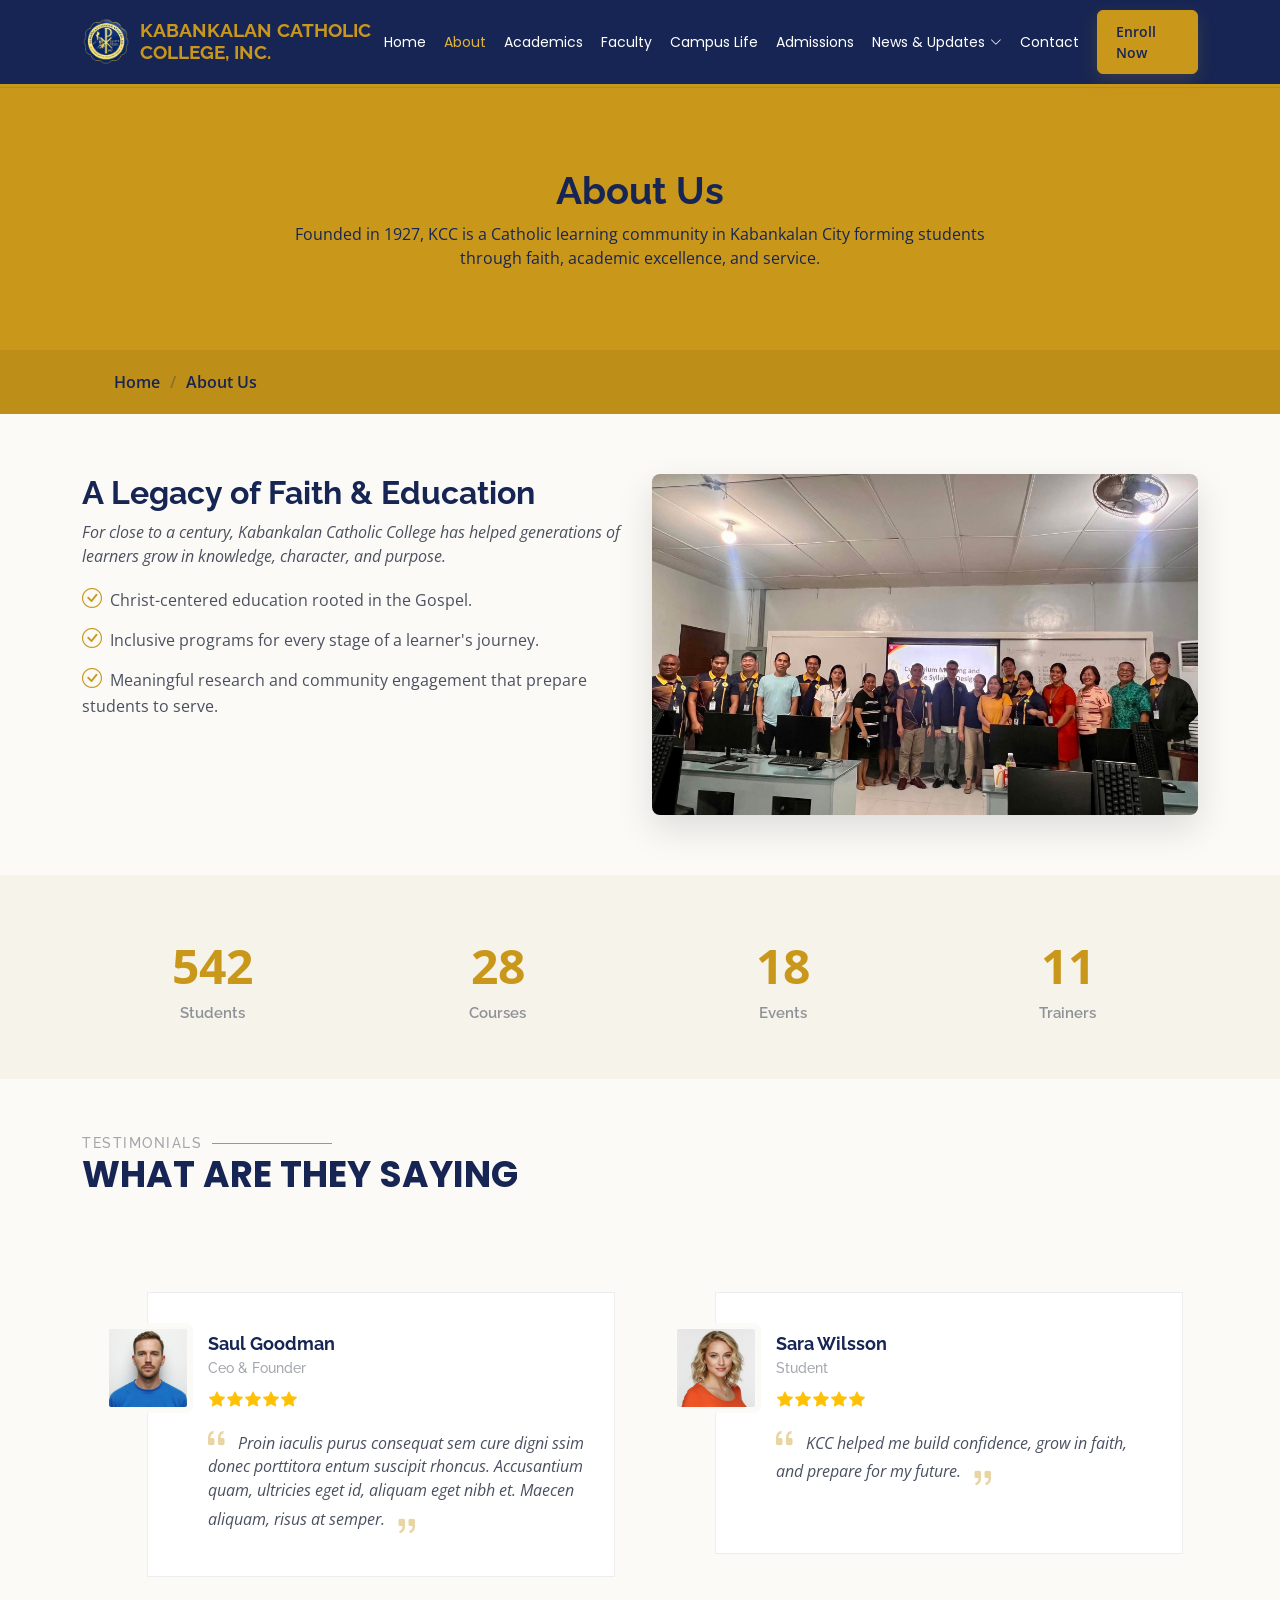
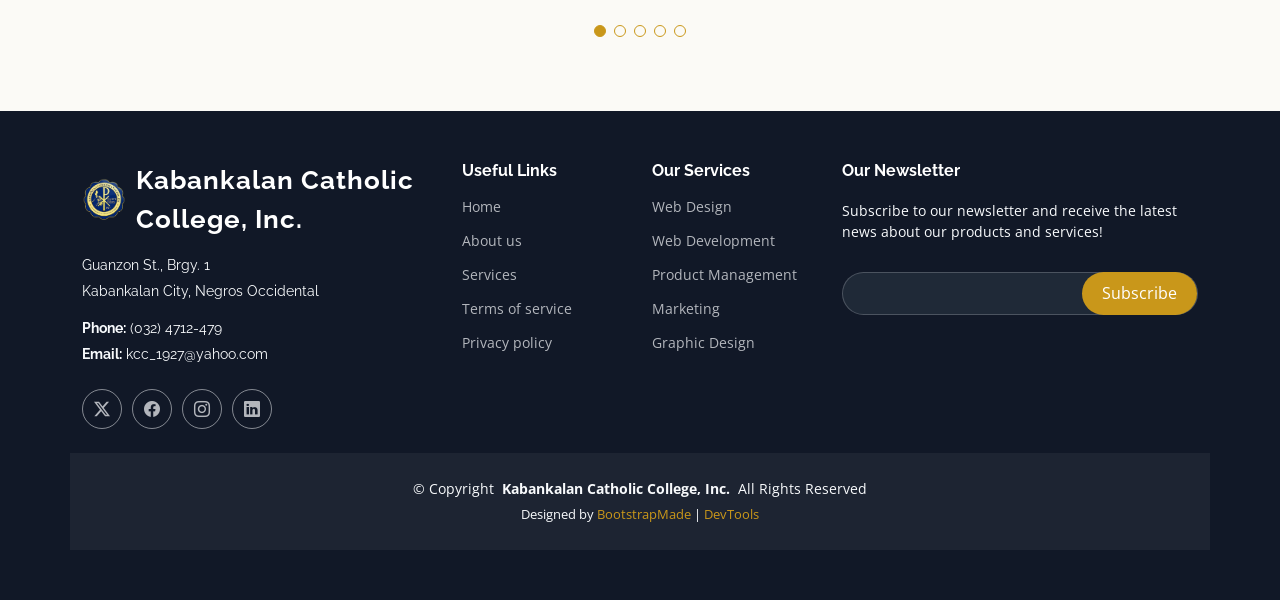
==== commit 6a252c31: "improving the color and add little design" ====
--- a/about.html
+++ b/about.html
@@ -25,7 +25,7 @@
   <link href="assets/vendor/swiper/swiper-bundle.min.css" rel="stylesheet">
 
   <!-- Main CSS File -->
-  <link href="assets/css/main.css?v=7" rel="stylesheet">
+  <link href="assets/css/main.css?v=9" rel="stylesheet">
 
   <!-- =======================================================
   * Template Name: Mentor
--- a/assets/css/main.css
+++ b/assets/css/main.css
@@ -19,36 +19,36 @@
 
 /* Global Colors - The following color variables are used throughout the website. Updating them here will change the color scheme of the entire website */
 :root { 
-  --background-color: #fffdf7; /* KCC-inspired warm ivory page background */
-  --default-color: #28304a; /* Default color used for the majority of the text content across the entire website */
-  --heading-color: #1a237e; /* KCC navy used for headings and titles */
-  --accent-color: #d4a017; /* KCC gold used for buttons, links, and highlights */
-  --surface-color: #ffffff; /* The surface color is used as a background of boxed elements within sections, such as cards, icon boxes, or other elements that require a visual separation from the global background. */
-  --contrast-color: #1a2350; /* Navy text remains readable on KCC gold controls */
+  --background-color: #fbfaf6; /* Clean warm ivory page background */
+  --default-color: #4b5060; /* Refined neutral text color */
+  --heading-color: #172554; /* Modern deep navy for headings */
+  --accent-color: #c9971a; /* Refined KCC gold */
+  --surface-color: #ffffff; /* Clean white card surfaces */
+  --contrast-color: #172554; /* Navy text for strong gold contrast */
 }
 
 /* Nav Menu Colors - The following color variables are used specifically for the navigation menu. They are separate from the global colors to allow for more customization options */
 :root {
-  --nav-color: #1a2350;  /* The default color of the main navmenu links */
-  --nav-hover-color: #d4a017; /* Applied to main navmenu links when they are hovered over or active */
-  --nav-mobile-background-color: #fffdf7; /* Used as the background color for mobile navigation menu */
-  --nav-dropdown-background-color: #fffdf7; /* Used as the background color for dropdown items that appear when hovering over primary navigation items */
-  --nav-dropdown-color: #1a2350; /* Used for navigation links of the dropdown items in the navigation menu. */
-  --nav-dropdown-hover-color: #d4a017; /* Similar to --nav-hover-color, this color is applied to dropdown navigation links when they are hovered over. */
+  --nav-color: #172554;  /* Modern navy navigation text */
+  --nav-hover-color: #c9971a; /* Polished gold hover state */
+  --nav-mobile-background-color: #fbfaf6; /* Clean mobile navigation surface */
+  --nav-dropdown-background-color: #ffffff; /* Crisp dropdown surface */
+  --nav-dropdown-color: #172554; /* Navy dropdown text */
+  --nav-dropdown-hover-color: #c9971a; /* Gold dropdown highlight */
 }
 
 /* Color Presets - These classes override global colors when applied to any section or element, providing reuse of the sam color scheme. */
 
 .light-background {
-  --background-color: #fbf7ec;
+  --background-color: #f5f3ea;
   --surface-color: #ffffff;
 }
 
 .dark-background {
-  --background-color: #06071a;
-  --default-color: #ffffff;
+  --background-color: #111827;
+  --default-color: #f8fafc;
   --heading-color: #ffffff;
-  --surface-color: #10154c;
+  --surface-color: #1f2937;
   --contrast-color: #ffffff;
 }
 
@@ -222,12 +222,12 @@
 # Global Header
 --------------------------------------------------------------*/
 .header {
-  --background-color: #1a237e;
+  --background-color: #172554;
   --nav-color: #ffffff;
-  --nav-hover-color: #f6d24b;
-  --nav-dropdown-background-color: #fffdf7;
-  --nav-dropdown-color: #1a2350;
-  --nav-dropdown-hover-color: #d4a017;
+  --nav-hover-color: #dfb43a;
+  --nav-dropdown-background-color: #ffffff;
+  --nav-dropdown-color: #172554;
+  --nav-dropdown-hover-color: #c9971a;
   color: var(--default-color);
   background-color: var(--background-color);
   min-height: 78px;
@@ -553,10 +553,10 @@
 # Global Footer
 --------------------------------------------------------------*/
 .footer {
-  --background-color: #06071a;
-  --default-color: #ffffff;
+  --background-color: #111827;
+  --default-color: #f8fafc;
   --heading-color: #ffffff;
-  --surface-color: #10154c;
+  --surface-color: #1f2937;
   --contrast-color: #ffffff;
   color: var(--default-color);
   background-color: var(--background-color);
